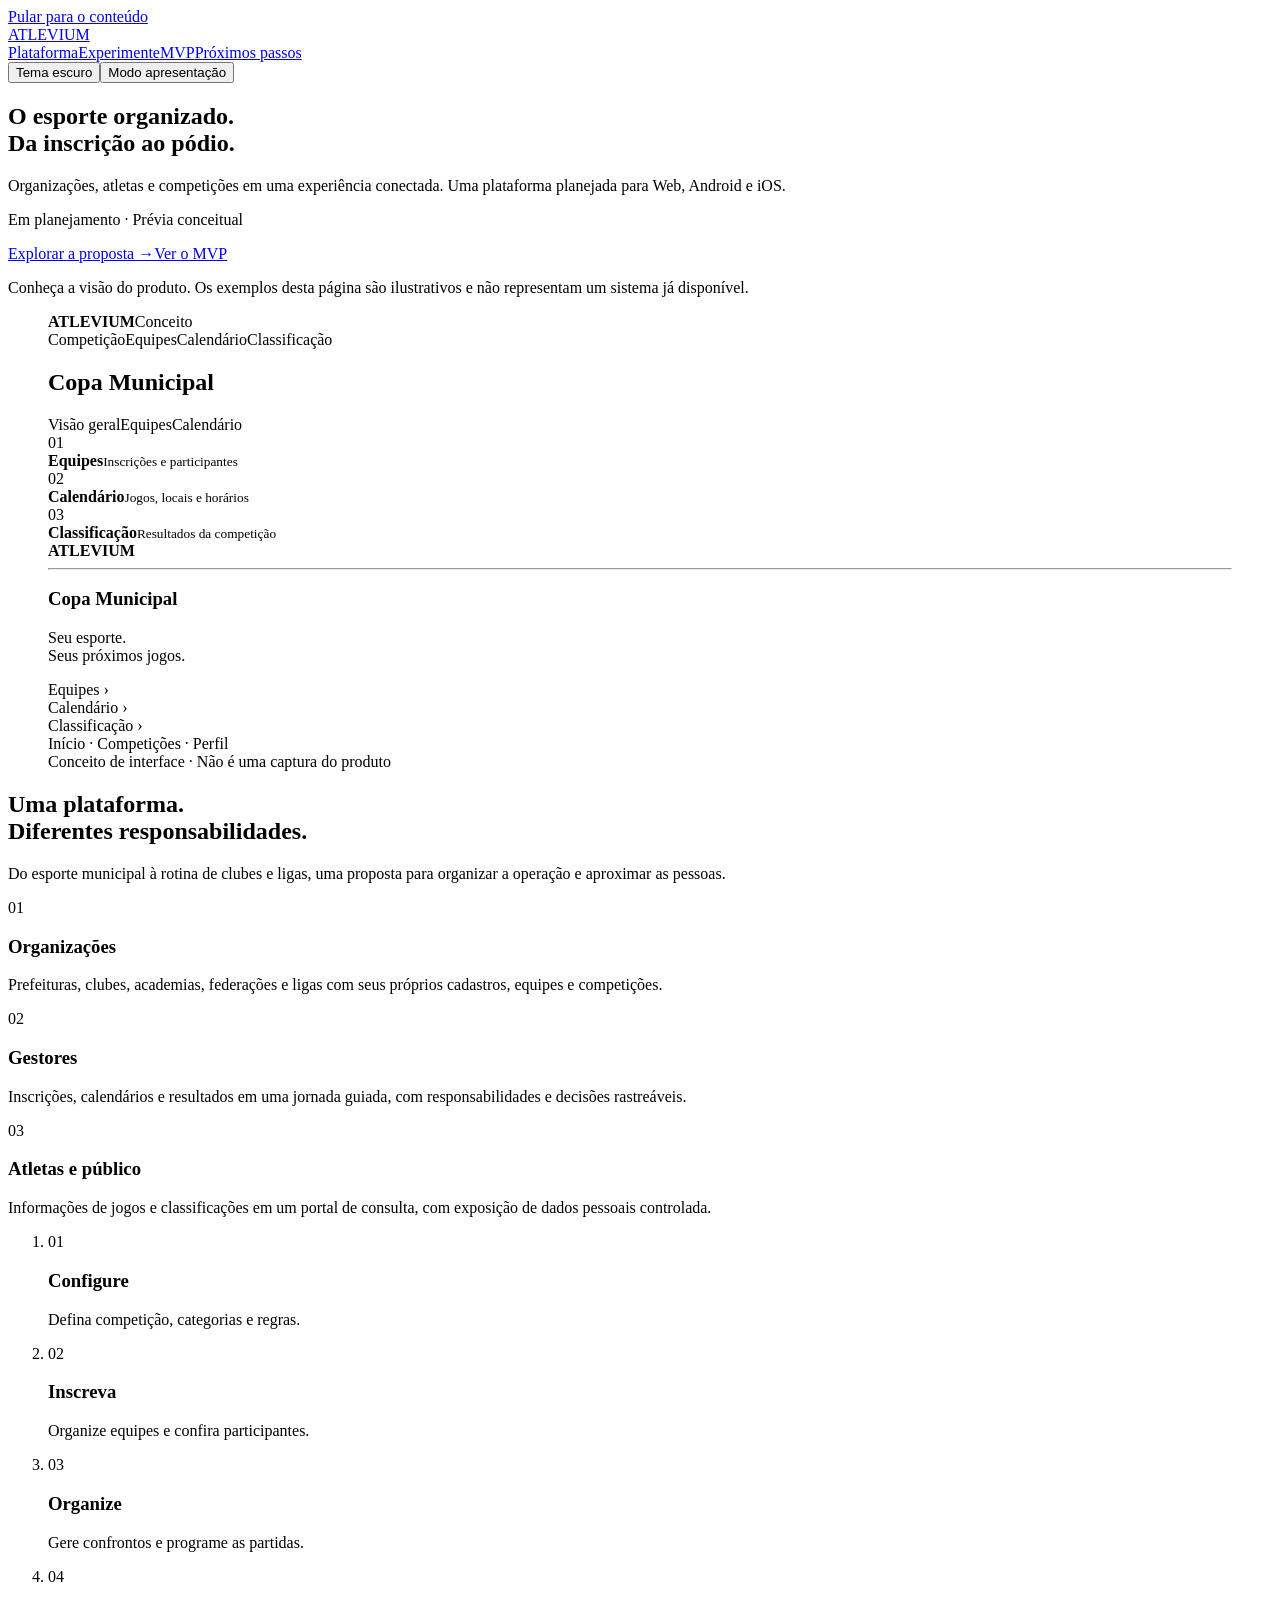
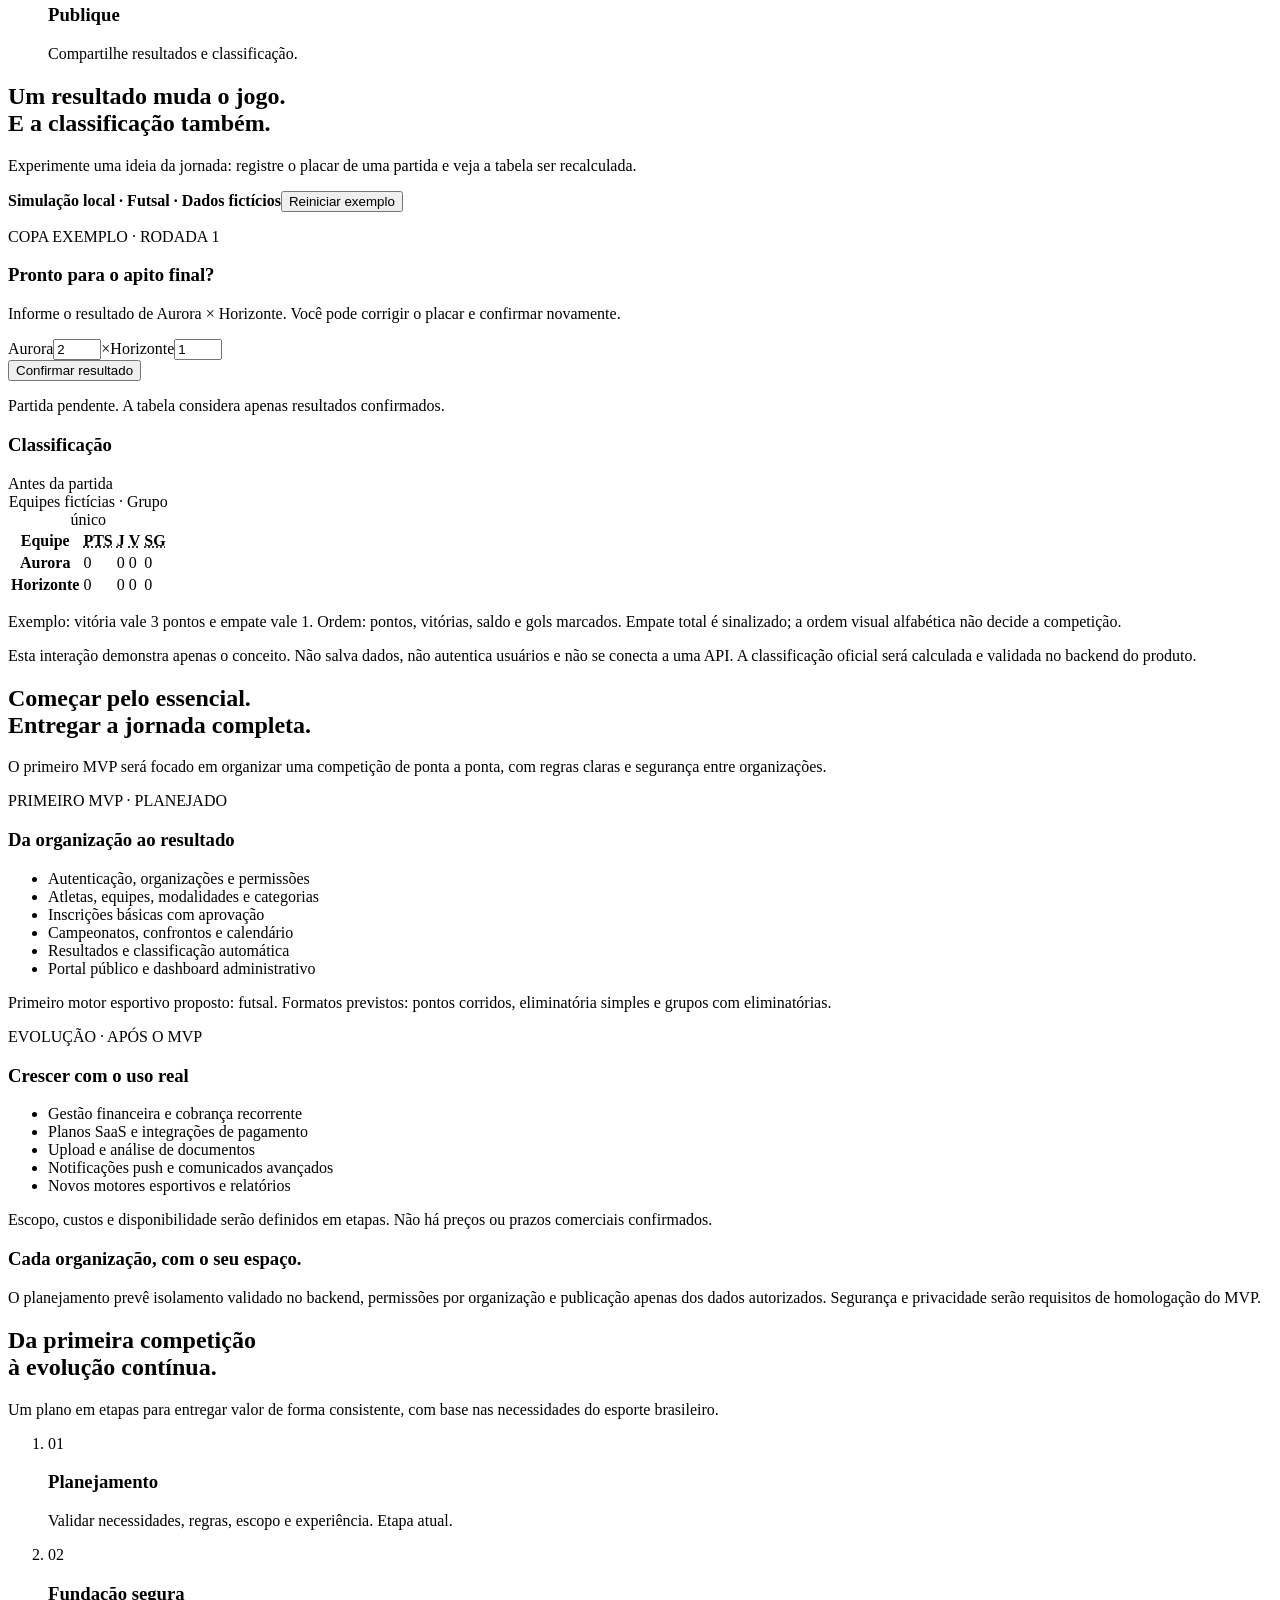
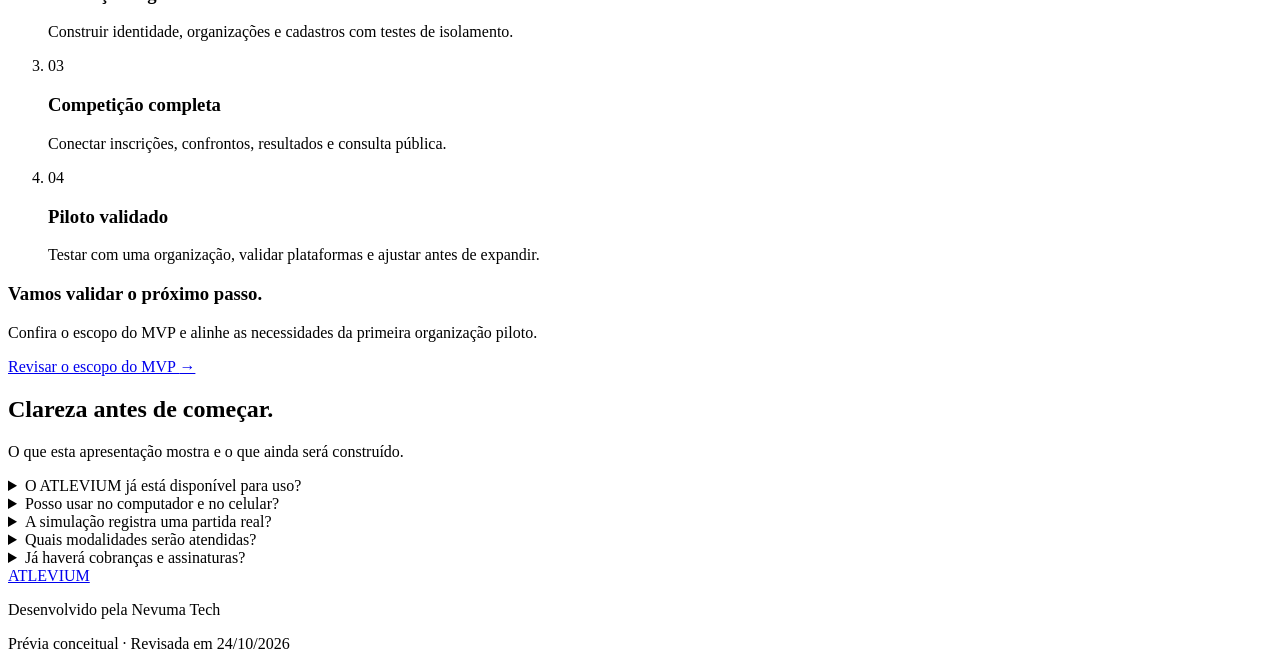
==== index.html @ eb872e29 "feat(apresentacao): adiciona página conceitual do ATLEVIUM" ====
<!doctype html>
<html lang="pt-BR" data-theme="light">
<head>
  <meta charset="utf-8">
  <meta name="viewport" content="width=device-width, initial-scale=1">
  <meta name="description" content="Conheça a proposta do ATLEVIUM: gestão esportiva para organizações, atletas e competições. Produto em planejamento pela Nevuma Tech.">
  <meta name="color-scheme" content="light dark">
  <title>ATLEVIUM — Apresentação da plataforma esportiva</title>
  <link rel="icon" href="data:,">
  <link rel="stylesheet" href="styles.css">
  <script type="module" src="app.mjs"></script>
</head>
<body>
<a class="skip" href="#conteudo">Pular para o conteúdo</a>
<header class="header">
  <a class="brand" href="#conteudo" aria-label="ATLEVIUM, início">ATLEVIUM</a>
  <nav aria-label="Seções da apresentação">
    <a href="#plataforma">Plataforma</a><a href="#experimente">Experimente</a><a href="#mvp">MVP</a><a href="#proximos-passos">Próximos passos</a>
  </nav>
  <div class="tools"><button id="theme" class="quiet" type="button" aria-pressed="false">Tema escuro</button><button id="present" class="outline small" type="button" aria-pressed="false">Modo apresentação</button></div>
</header>
<main id="conteudo">
  <section class="hero slide" aria-labelledby="hero-title">
    <div class="hero-copy">
      <h1 id="hero-title">O esporte organizado.<br><span>Da inscrição ao pódio.</span></h1>
      <p class="lead">Organizações, atletas e competições em uma experiência conectada. Uma plataforma planejada para Web, Android e iOS.</p>
      <p class="status">Em planejamento · Prévia conceitual</p>
      <div class="actions"><a class="button" href="#plataforma">Explorar a proposta <span aria-hidden="true">→</span></a><a class="outline" href="#mvp">Ver o MVP</a></div>
      <p class="note">Conheça a visão do produto. Os exemplos desta página são ilustrativos e não representam um sistema já disponível.</p>
    </div>
    <figure class="product-preview" aria-label="Conceito ilustrativo de painel e aplicativo, sem conexão com o produto">
      <div class="laptop"><div class="laptop-screen">
        <div class="preview-top"><strong>ATLEVIUM</strong><span>Conceito</span></div>
        <div class="preview-body"><aside aria-hidden="true"><span class="active">Competição</span><span>Equipes</span><span>Calendário</span><span>Classificação</span></aside>
          <div class="preview-main"><h2>Copa Municipal</h2><div class="preview-tabs"><span>Visão geral</span><span>Equipes</span><span>Calendário</span></div>
            <div class="preview-row"><span class="preview-icon" aria-hidden="true">01</span><div><strong>Equipes</strong><small>Inscrições e participantes</small></div></div>
            <div class="preview-row"><span class="preview-icon" aria-hidden="true">02</span><div><strong>Calendário</strong><small>Jogos, locais e horários</small></div></div>
            <div class="preview-row"><span class="preview-icon" aria-hidden="true">03</span><div><strong>Classificação</strong><small>Resultados da competição</small></div></div>
          </div>
        </div>
      </div><div class="laptop-base"></div></div>
      <div class="phone" aria-hidden="true"><div class="notch"></div><strong>ATLEVIUM</strong><hr><h3>Copa Municipal</h3><p>Seu esporte.<br>Seus próximos jogos.</p><div class="phone-row">Equipes <span>›</span></div><div class="phone-row">Calendário <span>›</span></div><div class="phone-row">Classificação <span>›</span></div><div class="phone-bottom">Início · Competições · Perfil</div></div>
      <figcaption>Conceito de interface · Não é uma captura do produto</figcaption>
    </figure>
  </section>

  <section id="plataforma" class="section slide" aria-labelledby="platform-title">
    <div class="section-heading"><h2 id="platform-title">Uma plataforma.<br><span>Diferentes responsabilidades.</span></h2><p>Do esporte municipal à rotina de clubes e ligas, uma proposta para organizar a operação e aproximar as pessoas.</p></div>
    <div class="columns roles">
      <article><span class="number">01</span><h3>Organizações</h3><p>Prefeituras, clubes, academias, federações e ligas com seus próprios cadastros, equipes e competições.</p></article>
      <article><span class="number">02</span><h3>Gestores</h3><p>Inscrições, calendários e resultados em uma jornada guiada, com responsabilidades e decisões rastreáveis.</p></article>
      <article><span class="number">03</span><h3>Atletas e público</h3><p>Informações de jogos e classificações em um portal de consulta, com exposição de dados pessoais controlada.</p></article>
    </div>
    <ol class="journey"><li><span>01</span><h3>Configure</h3><p>Defina competição, categorias e regras.</p></li><li><span>02</span><h3>Inscreva</h3><p>Organize equipes e confira participantes.</p></li><li><span>03</span><h3>Organize</h3><p>Gere confrontos e programe as partidas.</p></li><li><span>04</span><h3>Publique</h3><p>Compartilhe resultados e classificação.</p></li></ol>
  </section>

  <section id="experimente" class="section tinted slide" aria-labelledby="demo-title">
    <div class="section-heading"><h2 id="demo-title">Um resultado muda o jogo.<br><span>E a classificação também.</span></h2><p>Experimente uma ideia da jornada: registre o placar de uma partida e veja a tabela ser recalculada.</p></div>
    <div class="demo-label"><strong>Simulação local · Futsal · Dados fictícios</strong><button class="quiet" id="reset" type="button">Reiniciar exemplo</button></div>
    <div class="demo">
      <form id="score-form" class="score-panel">
        <p class="mini-label">COPA EXEMPLO · RODADA 1</p><h3>Pronto para o apito final?</h3>
        <p>Informe o resultado de Aurora × Horizonte. Você pode corrigir o placar e confirmar novamente.</p>
        <div class="score-fields"><label for="home-score">Aurora<input id="home-score" name="homeScore" type="number" min="0" max="99" step="1" value="2" required inputmode="numeric"></label><span aria-hidden="true">×</span><label for="away-score">Horizonte<input id="away-score" name="awayScore" type="number" min="0" max="99" step="1" value="1" required inputmode="numeric"></label></div>
        <button type="submit" class="button">Confirmar resultado</button><p id="feedback" class="feedback" role="status" aria-live="polite">Partida pendente. A tabela considera apenas resultados confirmados.</p>
      </form>
      <div class="standings-panel"><div class="table-heading"><h3>Classificação</h3><span id="demo-state">Antes da partida</span></div>
        <div class="table-scroll" tabindex="0" role="region" aria-label="Tabela de classificação do exemplo"><table><caption>Equipes fictícias · Grupo único</caption><thead><tr><th scope="col">Equipe</th><th scope="col"><abbr title="Pontos">PTS</abbr></th><th scope="col"><abbr title="Jogos">J</abbr></th><th scope="col"><abbr title="Vitórias">V</abbr></th><th scope="col"><abbr title="Saldo de gols">SG</abbr></th></tr></thead><tbody id="standings"><tr><th scope="row">Aurora</th><td>0</td><td>0</td><td>0</td><td>0</td></tr><tr><th scope="row">Horizonte</th><td>0</td><td>0</td><td>0</td><td>0</td></tr></tbody></table></div>
        <p class="note">Exemplo: vitória vale 3 pontos e empate vale 1. Ordem: pontos, vitórias, saldo e gols marcados. Empate total é sinalizado; a ordem visual alfabética não decide a competição.</p>
      </div>
    </div>
    <p class="note demo-disclaimer">Esta interação demonstra apenas o conceito. Não salva dados, não autentica usuários e não se conecta a uma API. A classificação oficial será calculada e validada no backend do produto.</p>
    <noscript><p>Ative JavaScript para experimentar a simulação. Todo o conteúdo da proposta continua disponível para leitura.</p></noscript>
  </section>

  <section id="mvp" class="section slide" aria-labelledby="mvp-title">
    <div class="section-heading"><h2 id="mvp-title">Começar pelo essencial.<br><span>Entregar a jornada completa.</span></h2><p>O primeiro MVP será focado em organizar uma competição de ponta a ponta, com regras claras e segurança entre organizações.</p></div>
    <div class="scope-columns"><article><p class="mini-label">PRIMEIRO MVP · PLANEJADO</p><h3>Da organização ao resultado</h3><ul class="check-list"><li>Autenticação, organizações e permissões</li><li>Atletas, equipes, modalidades e categorias</li><li>Inscrições básicas com aprovação</li><li>Campeonatos, confrontos e calendário</li><li>Resultados e classificação automática</li><li>Portal público e dashboard administrativo</li></ul><p class="note">Primeiro motor esportivo proposto: futsal. Formatos previstos: pontos corridos, eliminatória simples e grupos com eliminatórias.</p></article><article class="later"><p class="mini-label">EVOLUÇÃO · APÓS O MVP</p><h3>Crescer com o uso real</h3><ul class="plain-list"><li>Gestão financeira e cobrança recorrente</li><li>Planos SaaS e integrações de pagamento</li><li>Upload e análise de documentos</li><li>Notificações push e comunicados avançados</li><li>Novos motores esportivos e relatórios</li></ul><p class="note">Escopo, custos e disponibilidade serão definidos em etapas. Não há preços ou prazos comerciais confirmados.</p></article></div>
    <div class="trust"><h3>Cada organização, com o seu espaço.</h3><p>O planejamento prevê isolamento validado no backend, permissões por organização e publicação apenas dos dados autorizados. Segurança e privacidade serão requisitos de homologação do MVP.</p></div>
  </section>

  <section id="proximos-passos" class="section tinted slide" aria-labelledby="roadmap-title">
    <div class="section-heading"><h2 id="roadmap-title">Da primeira competição<br><span>à evolução contínua.</span></h2><p>Um plano em etapas para entregar valor de forma consistente, com base nas necessidades do esporte brasileiro.</p></div>
    <ol class="roadmap"><li><span class="step">01</span><h3>Planejamento</h3><p>Validar necessidades, regras, escopo e experiência. Etapa atual.</p></li><li><span class="step">02</span><h3>Fundação segura</h3><p>Construir identidade, organizações e cadastros com testes de isolamento.</p></li><li><span class="step">03</span><h3>Competição completa</h3><p>Conectar inscrições, confrontos, resultados e consulta pública.</p></li><li><span class="step">04</span><h3>Piloto validado</h3><p>Testar com uma organização, validar plataformas e ajustar antes de expandir.</p></li></ol>
    <div class="next-action"><h3>Vamos validar o próximo passo.</h3><p>Confira o escopo do MVP e alinhe as necessidades da primeira organização piloto.</p><a class="button" href="#mvp">Revisar o escopo do MVP <span aria-hidden="true">→</span></a></div>
  </section>

  <section id="duvidas" class="section slide faq" aria-labelledby="faq-title"><div class="section-heading"><h2 id="faq-title">Clareza antes de começar.</h2><p>O que esta apresentação mostra e o que ainda será construído.</p></div>
    <details><summary>O ATLEVIUM já está disponível para uso?</summary><p>Não. O projeto está em planejamento. Esta apresentação e a simulação local ajudam a validar a proposta; aplicativo, API e banco ainda não foram implementados.</p></details>
    <details><summary>Posso usar no computador e no celular?</summary><p>A apresentação é responsiva. O produto está planejado em Flutter para Web, Android e iOS, mas os aplicativos ainda dependem de implementação e homologação em cada plataforma.</p></details>
    <details><summary>A simulação registra uma partida real?</summary><p>Não. São duas equipes fictícias em memória no navegador. Confirmar ou corrigir o resultado altera apenas o exemplo; recarregar a página ou reiniciar remove o resultado.</p></details>
    <details><summary>Quais modalidades serão atendidas?</summary><p>A arquitetura considera diferentes modalidades, com futsal por equipes como primeiro motor proposto. Cada novo esporte precisa de regras e testes próprios antes de ser anunciado como disponível.</p></details>
    <details><summary>Já haverá cobranças e assinaturas?</summary><p>Esses recursos estão previstos para depois do MVP. Provedores, preços, condições e integração de pagamentos ainda não foram definidos.</p></details>
  </section>
</main>
<footer><a class="brand" href="#conteudo">ATLEVIUM</a><p>Desenvolvido pela Nevuma Tech</p><span>Prévia conceitual · Revisada em 24/10/2026</span></footer>
<div id="presentation-controls" class="presentation-controls" hidden aria-label="Controles de apresentação"><button id="previous" type="button" class="outline small">Anterior</button><span id="slide-count" aria-live="polite">1 / 7</span><button id="next" type="button" class="button small">Próximo</button><button id="exit" type="button" class="quiet">Sair <kbd>Esc</kbd></button></div>
</body>
</html>
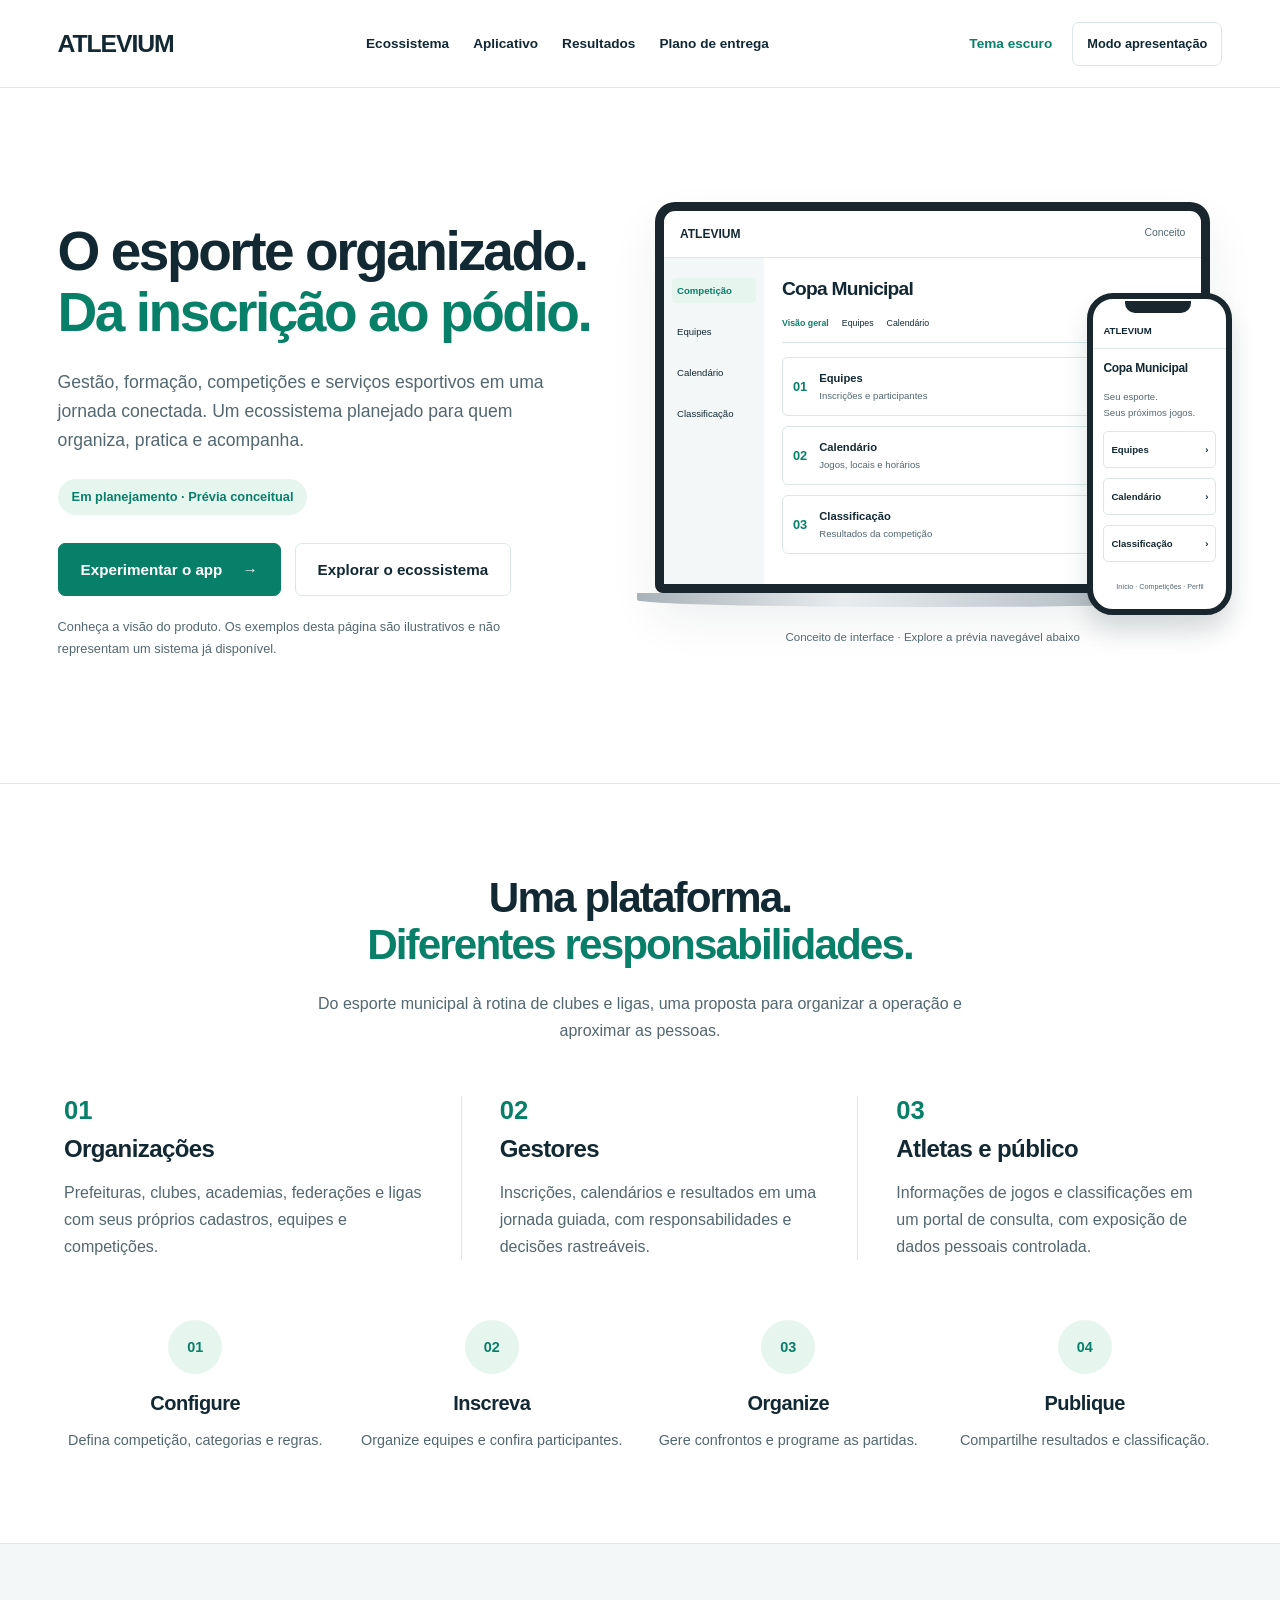
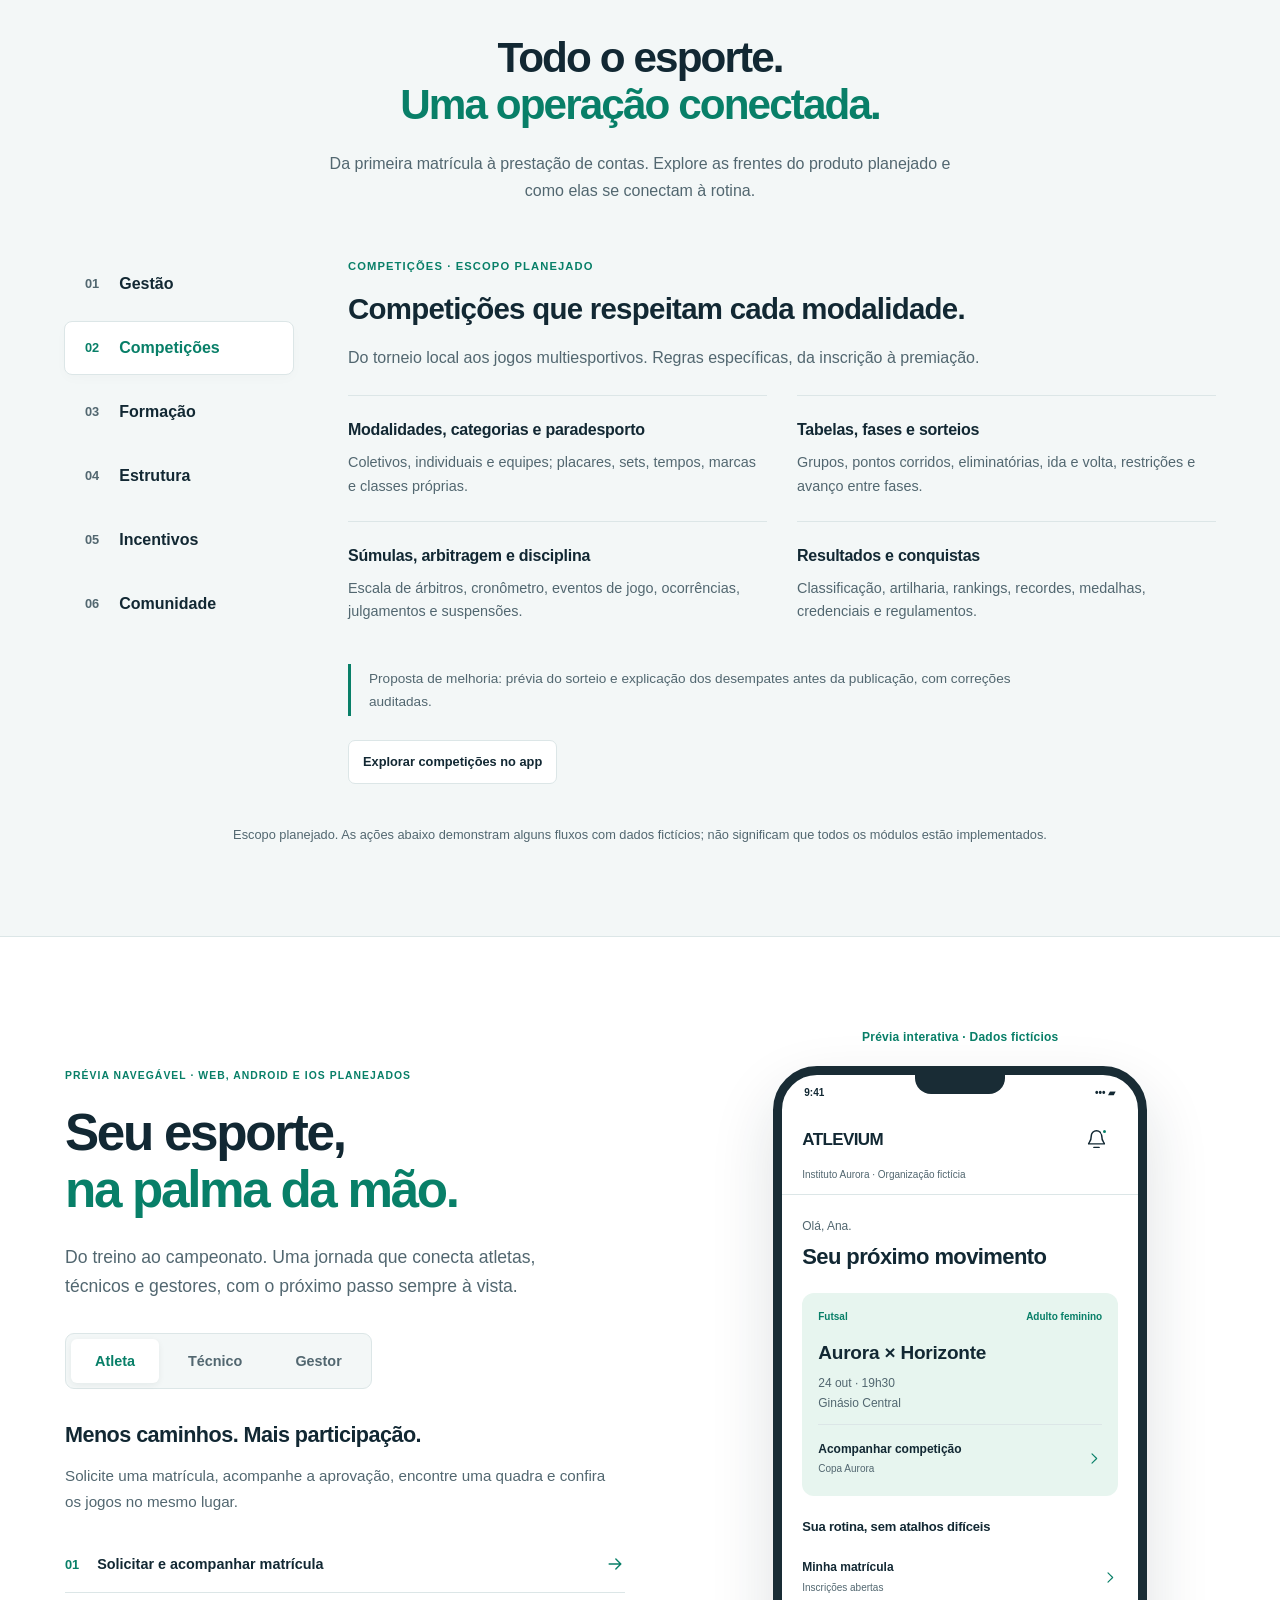
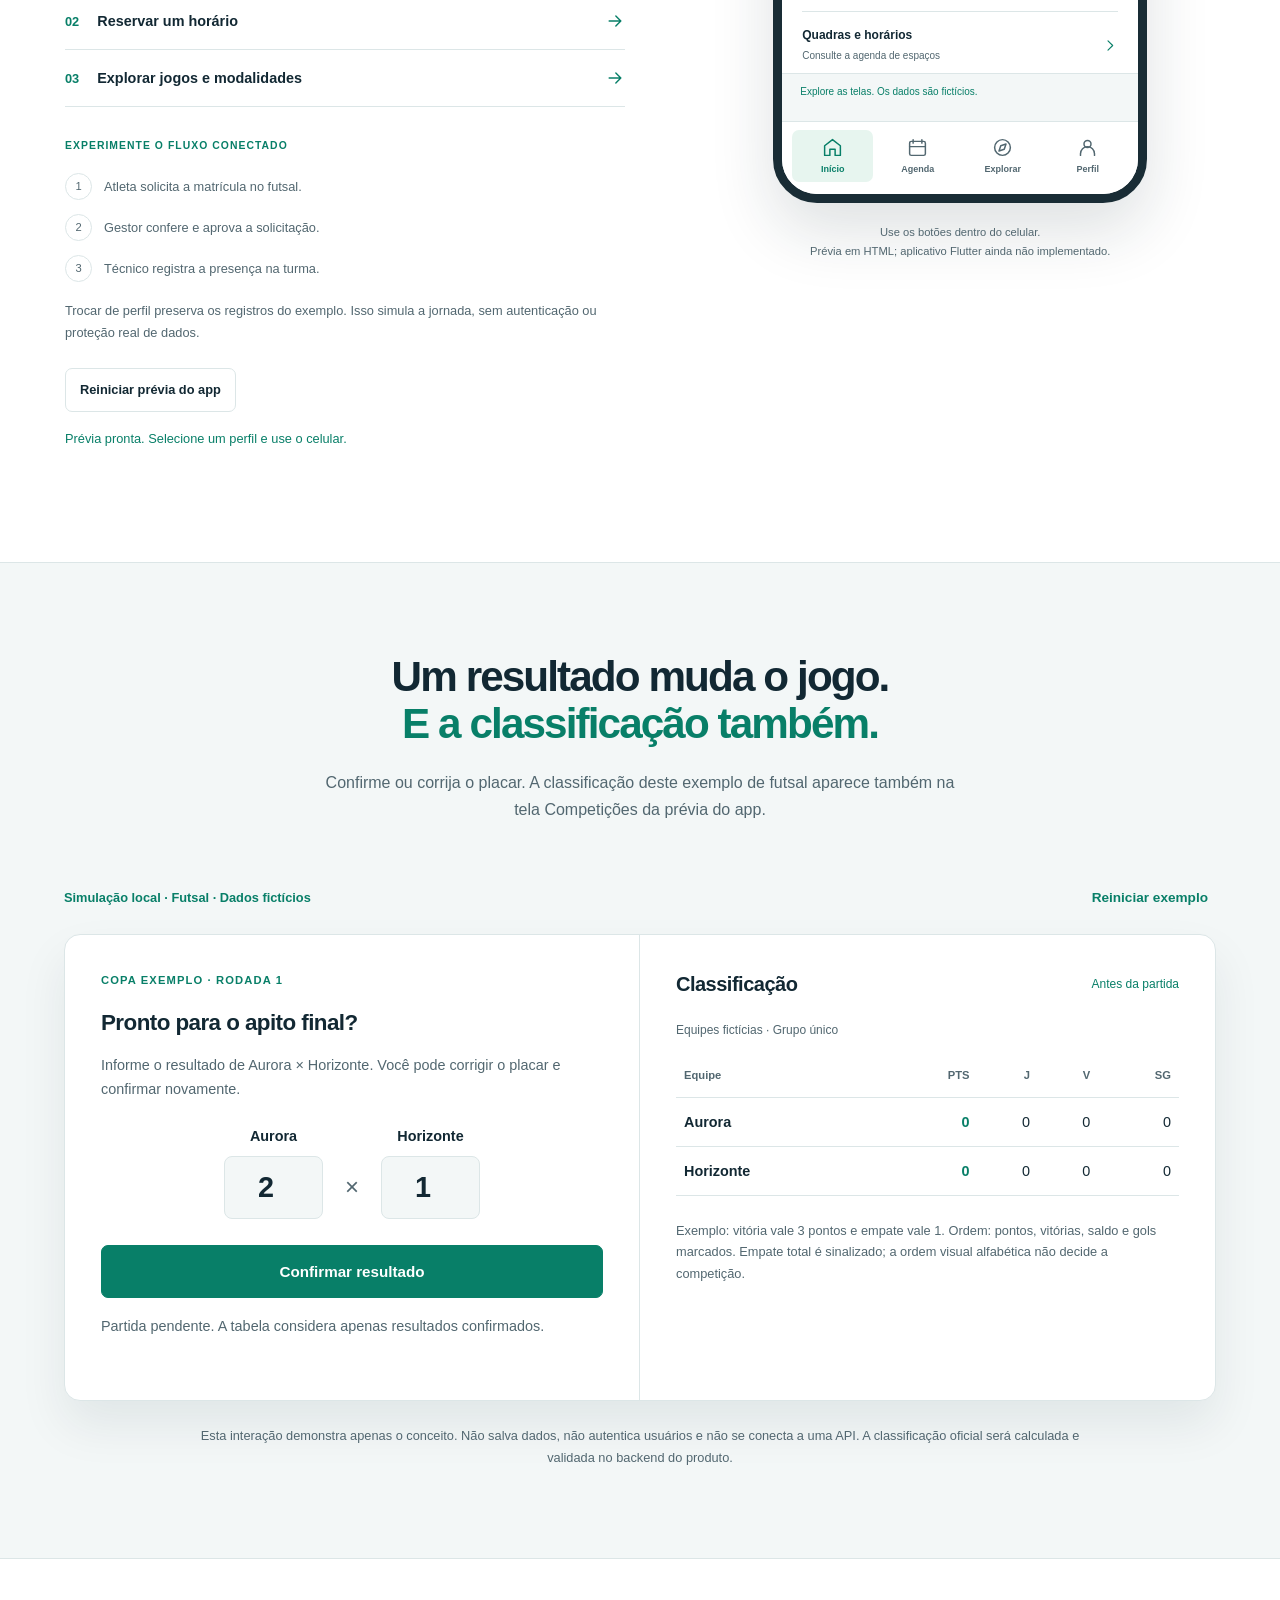
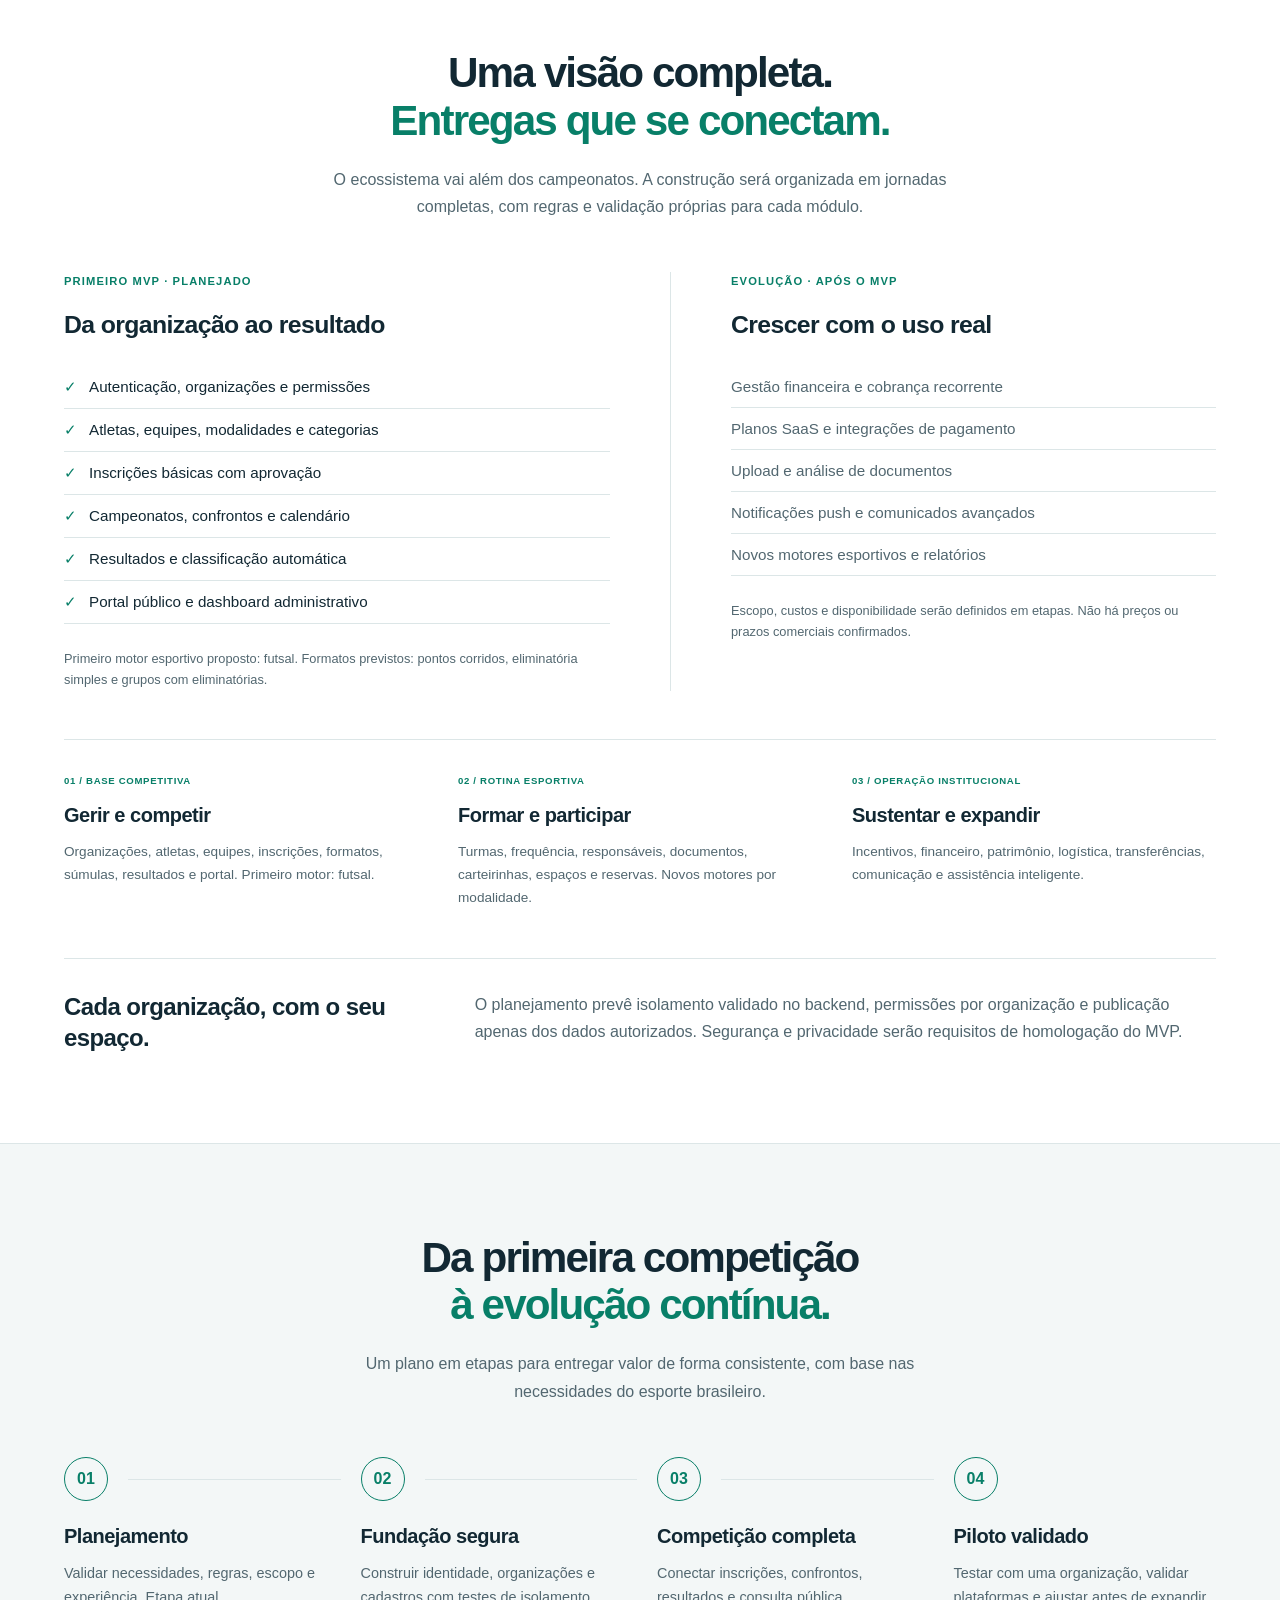
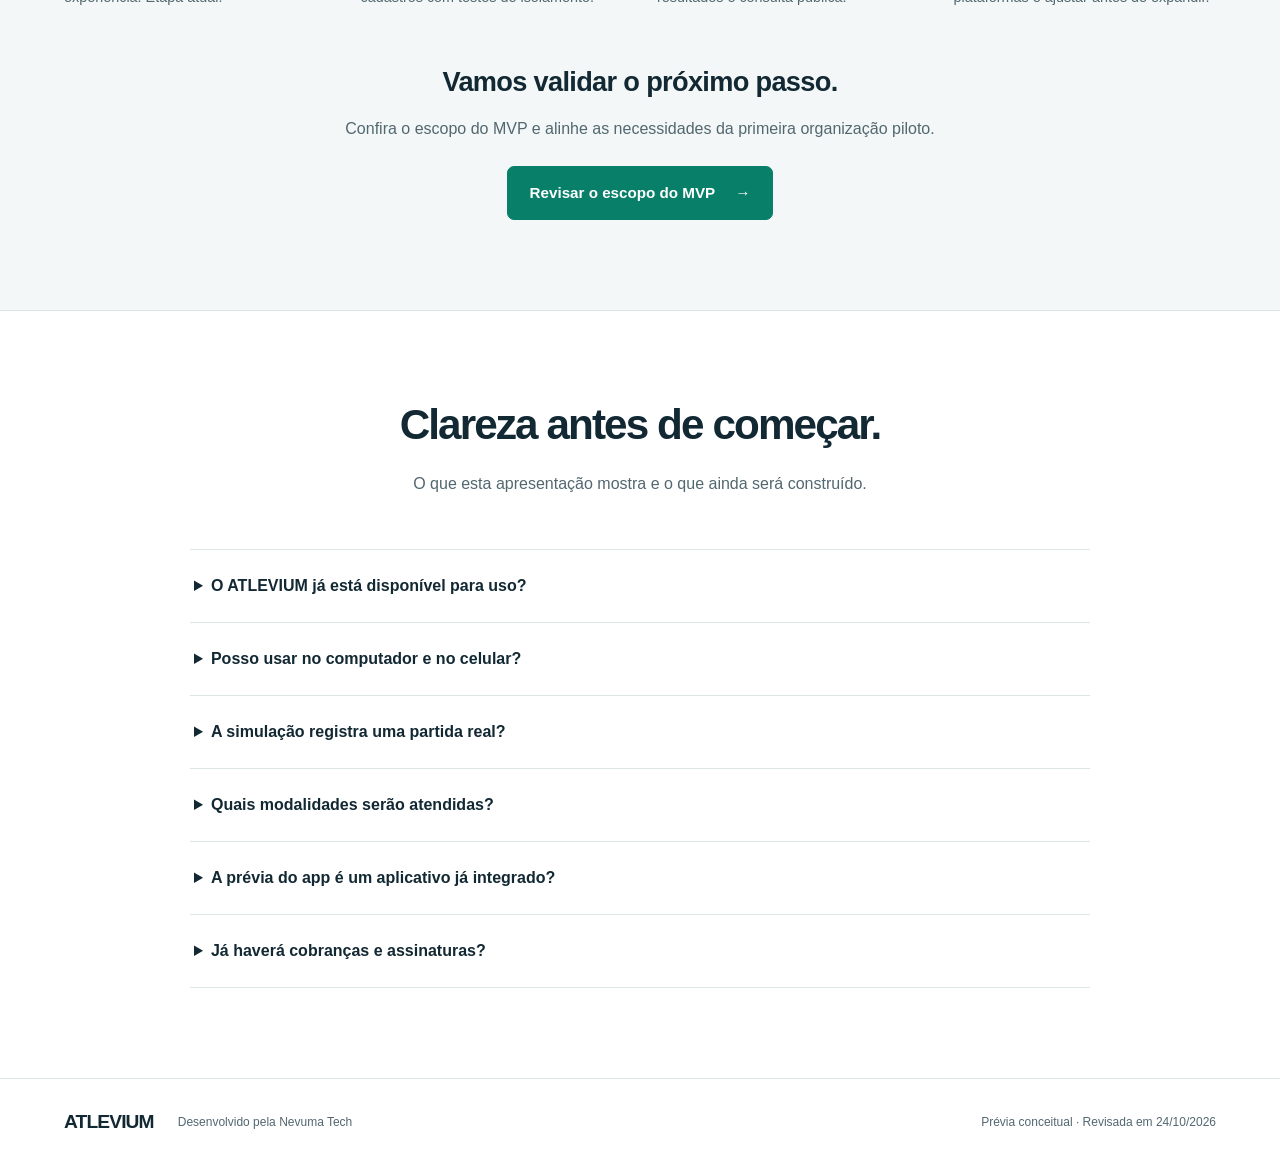
==== commit b799aa45: "feat(apresentacao): amplia ecossistema e adiciona prévia navegável do app" ====
--- a/index.html
+++ b/index.html
@@ -15,7 +15,7 @@
 <header class="header">
   <a class="brand" href="#conteudo" aria-label="ATLEVIUM, início">ATLEVIUM</a>
   <nav aria-label="Seções da apresentação">
-    <a href="#plataforma">Plataforma</a><a href="#experimente">Experimente</a><a href="#mvp">MVP</a><a href="#proximos-passos">Próximos passos</a>
+    <a href="#ecossistema">Ecossistema</a><a href="#app">Aplicativo</a><a href="#experimente">Resultados</a><a href="#mvp">Plano de entrega</a>
   </nav>
   <div class="tools"><button id="theme" class="quiet" type="button" aria-pressed="false">Tema escuro</button><button id="present" class="outline small" type="button" aria-pressed="false">Modo apresentação</button></div>
 </header>
@@ -23,9 +23,9 @@
   <section class="hero slide" aria-labelledby="hero-title">
     <div class="hero-copy">
       <h1 id="hero-title">O esporte organizado.<br><span>Da inscrição ao pódio.</span></h1>
-      <p class="lead">Organizações, atletas e competições em uma experiência conectada. Uma plataforma planejada para Web, Android e iOS.</p>
+      <p class="lead">Gestão, formação, competições e serviços esportivos em uma jornada conectada. Um ecossistema planejado para quem organiza, pratica e acompanha.</p>
       <p class="status">Em planejamento · Prévia conceitual</p>
-      <div class="actions"><a class="button" href="#plataforma">Explorar a proposta <span aria-hidden="true">→</span></a><a class="outline" href="#mvp">Ver o MVP</a></div>
+      <div class="actions"><a class="button" href="#app">Experimentar o app <span aria-hidden="true">→</span></a><a class="outline" href="#ecossistema">Explorar o ecossistema</a></div>
       <p class="note">Conheça a visão do produto. Os exemplos desta página são ilustrativos e não representam um sistema já disponível.</p>
     </div>
     <figure class="product-preview" aria-label="Conceito ilustrativo de painel e aplicativo, sem conexão com o produto">
@@ -40,7 +40,7 @@
         </div>
       </div><div class="laptop-base"></div></div>
       <div class="phone" aria-hidden="true"><div class="notch"></div><strong>ATLEVIUM</strong><hr><h3>Copa Municipal</h3><p>Seu esporte.<br>Seus próximos jogos.</p><div class="phone-row">Equipes <span>›</span></div><div class="phone-row">Calendário <span>›</span></div><div class="phone-row">Classificação <span>›</span></div><div class="phone-bottom">Início · Competições · Perfil</div></div>
-      <figcaption>Conceito de interface · Não é uma captura do produto</figcaption>
+      <figcaption>Conceito de interface · Explore a prévia navegável abaixo</figcaption>
     </figure>
   </section>
 
@@ -54,8 +54,44 @@
     <ol class="journey"><li><span>01</span><h3>Configure</h3><p>Defina competição, categorias e regras.</p></li><li><span>02</span><h3>Inscreva</h3><p>Organize equipes e confira participantes.</p></li><li><span>03</span><h3>Organize</h3><p>Gere confrontos e programe as partidas.</p></li><li><span>04</span><h3>Publique</h3><p>Compartilhe resultados e classificação.</p></li></ol>
   </section>
 
+  <section id="ecossistema" class="section tinted slide" aria-labelledby="ecosystem-title">
+    <div class="section-heading"><h2 id="ecosystem-title">Todo o esporte.<br><span>Uma operação conectada.</span></h2><p>Da primeira matrícula à prestação de contas. Explore as frentes do produto planejado e como elas se conectam à rotina.</p></div>
+    <div class="ecosystem-layout">
+      <div class="module-rail" role="group" aria-label="Frentes do ecossistema">
+        <button type="button" data-module="gestao" aria-pressed="false">01 <span>Gestão</span></button>
+        <button type="button" data-module="competicoes" aria-pressed="true">02 <span>Competições</span></button>
+        <button type="button" data-module="formacao" aria-pressed="false">03 <span>Formação</span></button>
+        <button type="button" data-module="estrutura" aria-pressed="false">04 <span>Estrutura</span></button>
+        <button type="button" data-module="incentivos" aria-pressed="false">05 <span>Incentivos</span></button>
+        <button type="button" data-module="comunidade" aria-pressed="false">06 <span>Comunidade</span></button>
+      </div>
+      <article id="module-detail" class="module-detail" aria-label="Detalhes da frente selecionada"><h3>Competições que respeitam cada modalidade.</h3><p>Modalidades, fases, sorteios, súmulas, arbitragem, disciplina, rankings e medalhas fazem parte do escopo planejado.</p><p>Ative JavaScript para explorar as seis frentes em detalhe.</p></article>
+    </div>
+    <p class="note ecosystem-note">Escopo planejado. As ações abaixo demonstram alguns fluxos com dados fictícios; não significam que todos os módulos estão implementados.</p>
+  </section>
+
+  <section id="app" class="section slide" aria-labelledby="app-title">
+    <div class="app-showcase">
+      <div class="app-story"><p class="mini-label">PRÉVIA NAVEGÁVEL · WEB, ANDROID E IOS PLANEJADOS</p><h2 id="app-title">Seu esporte,<br><span>na palma da mão.</span></h2><p class="lead">Do treino ao campeonato. Uma jornada que conecta atletas, técnicos e gestores, com o próximo passo sempre à vista.</p>
+        <div class="role-picker" role="group" aria-label="Perfil da prévia do aplicativo"><button type="button" data-role="atleta" aria-pressed="true">Atleta</button><button type="button" data-role="tecnico" aria-pressed="false">Técnico</button><button type="button" data-role="gestor" aria-pressed="false">Gestor</button></div>
+        <div id="role-story" class="role-story"><h3>Uma jornada, três perspectivas.</h3><p>Explore as telas do app. Os perfis compartilham o mesmo exemplo para mostrar o caminho de uma inscrição.</p></div>
+        <div class="connected-journey"><p class="mini-label">EXPERIMENTE O FLUXO CONECTADO</p><ol><li id="journey-request">Atleta solicita a matrícula no futsal.</li><li id="journey-approval">Gestor confere e aprova a solicitação.</li><li id="journey-attendance">Técnico registra a presença na turma.</li></ol><p class="note">Trocar de perfil preserva os registros do exemplo. Isso simula a jornada, sem autenticação ou proteção real de dados.</p></div>
+        <button id="app-reset" class="outline small" type="button">Reiniciar prévia do app</button><p id="app-announcement" class="app-announcement" role="status" aria-live="polite">Prévia pronta. Selecione um perfil e use o celular.</p>
+      </div>
+      <div class="app-device-column"><p class="app-demo-label">Prévia interativa · Dados fictícios</p><div id="app-demo" class="app-device" aria-label="Prévia navegável do aplicativo ATLEVIUM">
+        <div class="app-hardware" aria-hidden="true"><span>9:41</span><span class="app-camera"></span><span>••• ▰</span></div>
+        <div class="app-screen"><div class="app-top"><strong>ATLEVIUM</strong><button class="app-icon-button" type="button" data-view="notificacoes" aria-label="Abrir notificações"><svg viewBox="0 0 24 24" aria-hidden="true"><path d="M18 8a6 6 0 0 0-12 0c0 7-3 7-3 9h18c0-2-3-2-3-9M9 21h6"/></svg><span id="notice-dot" class="notice-dot"></span></button></div>
+          <div class="app-organization">Instituto Aurora · Organização fictícia</div>
+          <div id="app-content" class="app-content" tabindex="0" role="region" aria-label="Conteúdo navegável do aplicativo"><h3>Conheça a prévia do aplicativo.</h3><p>Ative JavaScript para navegar e experimentar os fluxos locais.</p></div>
+          <p id="app-phone-feedback" class="app-phone-feedback">Explore as telas. Os dados são fictícios.</p>
+          <nav class="app-nav" aria-label="Navegação do aplicativo de exemplo"><button type="button" data-view="inicio" aria-current="page"><svg viewBox="0 0 24 24" aria-hidden="true"><path d="m3 10 9-7 9 7v11h-6v-7H9v7H3Z"/></svg>Início</button><button type="button" data-view="agenda"><svg viewBox="0 0 24 24" aria-hidden="true"><rect x="3" y="5" width="18" height="16" rx="2"/><path d="M7 3v4m10-4v4M3 11h18"/></svg>Agenda</button><button type="button" data-view="explorar"><svg viewBox="0 0 24 24" aria-hidden="true"><circle cx="12" cy="12" r="9"/><path d="m16 8-2 6-6 2 2-6Z"/></svg>Explorar</button><button type="button" data-view="perfil"><svg viewBox="0 0 24 24" aria-hidden="true"><circle cx="12" cy="8" r="4"/><path d="M4 21v-2a8 8 0 0 1 16 0v2"/></svg>Perfil</button></nav>
+        </div>
+      </div><p class="note app-caption">Use os botões dentro do celular.<br>Prévia em HTML; aplicativo Flutter ainda não implementado.</p></div>
+    </div>
+  </section>
+
   <section id="experimente" class="section tinted slide" aria-labelledby="demo-title">
-    <div class="section-heading"><h2 id="demo-title">Um resultado muda o jogo.<br><span>E a classificação também.</span></h2><p>Experimente uma ideia da jornada: registre o placar de uma partida e veja a tabela ser recalculada.</p></div>
+    <div class="section-heading"><h2 id="demo-title">Um resultado muda o jogo.<br><span>E a classificação também.</span></h2><p>Confirme ou corrija o placar. A classificação deste exemplo de futsal aparece também na tela Competições da prévia do app.</p></div>
     <div class="demo-label"><strong>Simulação local · Futsal · Dados fictícios</strong><button class="quiet" id="reset" type="button">Reiniciar exemplo</button></div>
     <div class="demo">
       <form id="score-form" class="score-panel">
@@ -74,8 +110,9 @@
   </section>
 
   <section id="mvp" class="section slide" aria-labelledby="mvp-title">
-    <div class="section-heading"><h2 id="mvp-title">Começar pelo essencial.<br><span>Entregar a jornada completa.</span></h2><p>O primeiro MVP será focado em organizar uma competição de ponta a ponta, com regras claras e segurança entre organizações.</p></div>
+    <div class="section-heading"><h2 id="mvp-title">Uma visão completa.<br><span>Entregas que se conectam.</span></h2><p>O ecossistema vai além dos campeonatos. A construção será organizada em jornadas completas, com regras e validação próprias para cada módulo.</p></div>
     <div class="scope-columns"><article><p class="mini-label">PRIMEIRO MVP · PLANEJADO</p><h3>Da organização ao resultado</h3><ul class="check-list"><li>Autenticação, organizações e permissões</li><li>Atletas, equipes, modalidades e categorias</li><li>Inscrições básicas com aprovação</li><li>Campeonatos, confrontos e calendário</li><li>Resultados e classificação automática</li><li>Portal público e dashboard administrativo</li></ul><p class="note">Primeiro motor esportivo proposto: futsal. Formatos previstos: pontos corridos, eliminatória simples e grupos com eliminatórias.</p></article><article class="later"><p class="mini-label">EVOLUÇÃO · APÓS O MVP</p><h3>Crescer com o uso real</h3><ul class="plain-list"><li>Gestão financeira e cobrança recorrente</li><li>Planos SaaS e integrações de pagamento</li><li>Upload e análise de documentos</li><li>Notificações push e comunicados avançados</li><li>Novos motores esportivos e relatórios</li></ul><p class="note">Escopo, custos e disponibilidade serão definidos em etapas. Não há preços ou prazos comerciais confirmados.</p></article></div>
+    <div class="expansion-road"><article><span>01 / BASE COMPETITIVA</span><h3>Gerir e competir</h3><p>Organizações, atletas, equipes, inscrições, formatos, súmulas, resultados e portal. Primeiro motor: futsal.</p></article><article><span>02 / ROTINA ESPORTIVA</span><h3>Formar e participar</h3><p>Turmas, frequência, responsáveis, documentos, carteirinhas, espaços e reservas. Novos motores por modalidade.</p></article><article><span>03 / OPERAÇÃO INSTITUCIONAL</span><h3>Sustentar e expandir</h3><p>Incentivos, financeiro, patrimônio, logística, transferências, comunicação e assistência inteligente.</p></article></div>
     <div class="trust"><h3>Cada organização, com o seu espaço.</h3><p>O planejamento prevê isolamento validado no backend, permissões por organização e publicação apenas dos dados autorizados. Segurança e privacidade serão requisitos de homologação do MVP.</p></div>
   </section>
 
@@ -89,7 +126,8 @@
     <details><summary>O ATLEVIUM já está disponível para uso?</summary><p>Não. O projeto está em planejamento. Esta apresentação e a simulação local ajudam a validar a proposta; aplicativo, API e banco ainda não foram implementados.</p></details>
     <details><summary>Posso usar no computador e no celular?</summary><p>A apresentação é responsiva. O produto está planejado em Flutter para Web, Android e iOS, mas os aplicativos ainda dependem de implementação e homologação em cada plataforma.</p></details>
     <details><summary>A simulação registra uma partida real?</summary><p>Não. São duas equipes fictícias em memória no navegador. Confirmar ou corrigir o resultado altera apenas o exemplo; recarregar a página ou reiniciar remove o resultado.</p></details>
-    <details><summary>Quais modalidades serão atendidas?</summary><p>A arquitetura considera diferentes modalidades, com futsal por equipes como primeiro motor proposto. Cada novo esporte precisa de regras e testes próprios antes de ser anunciado como disponível.</p></details>
+    <details><summary>Quais modalidades serão atendidas?</summary><p>O escopo contempla esportes coletivos, individuais e paradesportivos. A prévia mostra exemplos de futsal, vôlei e atletismo. Futsal é o primeiro motor proposto para o produto; sets, tempos, marcas e classes esportivas dependem de implementação e testes específicos. Exemplos visuais não comprovam motores prontos.</p></details>
+    <details><summary>A prévia do app é um aplicativo já integrado?</summary><p>Não. É uma prévia navegável em HTML com perfis e dados fictícios compartilhados na memória desta página. Inscrição, aprovação, chamada e reserva simulam jornadas. Não há login, backend, pagamento, emissão documental ou aplicativo instalado.</p></details>
     <details><summary>Já haverá cobranças e assinaturas?</summary><p>Esses recursos estão previstos para depois do MVP. Provedores, preços, condições e integração de pagamentos ainda não foram definidos.</p></details>
   </section>
 </main>
--- a/styles.css
+++ b/styles.css
@@ -0,0 +1,104 @@
+:root{color-scheme:light;--bg:#fff;--surface:#f3f7f7;--text:#122833;--muted:#526770;--primary:#087f68;--button-text:#fff;--line:#dce6e7;--soft:#e7f5ef;--shadow:0 24px 48px #12283314;font-family:Inter,"Segoe UI",Arial,sans-serif;color:var(--text);background:var(--bg);font-synthesis:none}
+:root[data-theme=dark]{color-scheme:dark;--bg:#0d1922;--surface:#152630;--text:#edf6f5;--muted:#b1c5cc;--primary:#63debb;--button-text:#0d1922;--line:#344b56;--soft:#183e37;--shadow:0 24px 48px #0004}
+*{box-sizing:border-box}html{scroll-behavior:smooth;scroll-padding-top:110px}body{margin:0}a{color:inherit;text-decoration:none}button,input{font:inherit}button,a,input,summary{touch-action:manipulation}button{cursor:pointer}button:disabled{opacity:.45;cursor:default}a:focus-visible,button:focus-visible,input:focus-visible,summary:focus-visible,[tabindex]:focus-visible{outline:3px solid var(--primary);outline-offset:5px}p{line-height:1.7;color:var(--muted)}h1,h2,h3,p,figure{margin:0}h1,h2{letter-spacing:-.045em;line-height:1.12}h1{font-size:clamp(2.6rem,4.3vw,4.1rem);font-weight:750}h2{font-size:clamp(2rem,3.3vw,3rem)}h3{font-size:1.25rem;line-height:1.3;letter-spacing:-.025em}h1 span,h2 span{color:var(--primary)}.skip{position:fixed;left:20px;top:-100px;background:var(--bg);padding:16px;z-index:20}.skip:focus{top:10px}.header{max-width:1440px;margin:auto;min-height:88px;padding:20px 4.5%;display:flex;align-items:center;gap:32px;border-bottom:1px solid var(--line)}.brand{font-size:1.55rem;font-weight:850;letter-spacing:-.045em}.header nav{display:flex;gap:24px;margin:auto;font-size:.85rem;font-weight:550}.header nav a:hover{color:var(--primary)}.tools{display:flex;align-items:center;gap:12px}.quiet{border:0;background:transparent;color:var(--primary);font-size:.85rem;font-weight:650;min-height:44px;padding:8px}.button,.outline{display:inline-flex;align-items:center;justify-content:center;gap:20px;padding:15px 22px;min-height:48px;border:1px solid var(--primary);border-radius:7px;font-size:.95rem;font-weight:650;line-height:1.4}.button{background:var(--primary);color:var(--button-text)}.button:hover{filter:brightness(.92)}.outline{color:var(--text);background:var(--bg);border-color:var(--line)}.outline:hover{border-color:var(--primary)}.small{padding:10px 14px;font-size:.8rem;min-height:44px}.hero{max-width:1440px;min-height:650px;padding:90px 4.5% 80px;margin:auto;display:grid;grid-template-columns:1fr 1fr;align-items:center;gap:30px}.lead{font-size:1.1rem;line-height:1.65;margin:24px 0;max-width:510px}.status{display:inline-block;padding:7px 14px;border-radius:24px;background:var(--soft);color:var(--primary);font-size:.8rem;font-weight:650}.actions{display:flex;gap:14px;flex-wrap:wrap;margin:28px 0 20px}.note{font-size:.8rem;line-height:1.7}.hero-copy>.note{max-width:470px}.product-preview{position:relative;padding:12px 12px 60px 0;min-width:0}.laptop{padding:12px 0 0;max-width:560px}.laptop-screen{border:9px solid #19262e;border-radius:20px 20px 8px 8px;background:var(--bg);min-height:355px;box-shadow:var(--shadow);overflow:hidden}.preview-top{font-size:.75rem;display:flex;justify-content:space-between;padding:16px;border-bottom:1px solid var(--line)}.preview-top>span{color:var(--muted);font-size:.65rem}.preview-body{display:grid;grid-template-columns:100px 1fr;min-height:300px}.preview-body aside{background:var(--surface);font-size:.6rem;padding:20px 8px;display:flex;flex-direction:column;gap:16px}.preview-body aside span{padding:7px 5px}.preview-body .active{background:var(--soft);color:var(--primary);border-radius:4px;font-weight:bold}.preview-main{padding:20px 18px 30px}.preview-main h2{font-size:1.2rem;letter-spacing:-.04em}.preview-tabs{display:flex;gap:13px;font-size:.55rem;padding:18px 0 14px;border-bottom:1px solid var(--line);margin-bottom:14px}.preview-tabs span:first-child{color:var(--primary);font-weight:bold}.preview-row{display:flex;gap:12px;align-items:center;border:1px solid var(--line);padding:14px 10px;border-radius:6px;margin-top:10px}.preview-icon{font-size:.8rem;color:var(--primary);font-weight:700}.preview-row strong{display:block;font-size:.7rem}.preview-row small{display:block;font-size:.6rem;color:var(--muted);margin-top:6px}.laptop-base{height:14px;margin:0 -18px;border-radius:0 0 50% 50%;background:linear-gradient(90deg,#a8b2b8,#e8ecef 35%,#acb7bd 85%,#798993)}.phone{position:absolute;right:-10px;top:115px;width:145px;min-height:310px;background:var(--bg);border:6px solid #19262e;border-radius:26px;padding:26px 10px 18px;box-shadow:0 16px 24px #12283325;font-size:.6rem}.notch{position:absolute;top:2px;left:32px;width:66px;height:12px;background:#19262e;border-radius:0 0 10px 10px}.phone hr{border:0;border-top:1px solid var(--line);margin:12px -10px}.phone h3{font-size:.75rem;margin-bottom:12px}.phone p{font-size:.6rem}.phone-row{border:1px solid var(--line);padding:12px 7px;margin-top:10px;border-radius:5px;font-weight:600;display:flex;justify-content:space-between}.phone-bottom{font-size:.45rem;position:relative;margin:20px -4px 0;text-align:center;color:var(--muted)}figcaption{font-size:.72rem;text-align:center;color:var(--muted);padding-top:24px}.section{padding:90px max(5%,calc((100% - 1180px)/2));border-top:1px solid var(--line);scroll-margin-top:24px}.section-heading{text-align:center;max-width:740px;margin:0 auto 52px}.section-heading p{margin:22px auto 0;max-width:650px}.columns{display:grid;grid-template-columns:repeat(3,1fr);gap:38px}.roles article+article{border-left:1px solid var(--line);padding-left:38px}.number{display:block;font-size:1.6rem;font-weight:750;color:var(--primary);margin-bottom:8px}.roles h3{font-size:1.5rem;margin-bottom:14px}.journey,.roadmap{list-style:none;padding:0;display:grid;grid-template-columns:repeat(4,1fr);gap:34px}.journey{margin:60px 0 0;text-align:center}.journey li>span{display:grid;place-items:center;width:54px;height:54px;background:var(--soft);border-radius:50%;margin:0 auto 16px;font-size:.9rem;color:var(--primary);font-weight:700}.journey p,.roadmap p{font-size:.9rem;margin-top:12px}.tinted{background:var(--surface)}.demo-label{display:flex;justify-content:space-between;align-items:center;gap:16px;font-size:.8rem;color:var(--primary);margin-bottom:14px}.demo{display:grid;grid-template-columns:1fr 1fr;background:var(--bg);border:1px solid var(--line);border-radius:16px;overflow:hidden;box-shadow:var(--shadow)}.score-panel,.standings-panel{padding:36px}.score-panel{border-right:1px solid var(--line)}.mini-label{font-size:.7rem;letter-spacing:.1em;color:var(--primary);font-weight:750;margin-bottom:18px}.score-panel>p:not(.mini-label){font-size:.9rem;margin-top:16px}.score-panel h3{font-size:1.4rem}.score-fields{display:flex;align-items:center;gap:22px;justify-content:center;margin:26px 0}.score-fields label{font-size:.9rem;text-align:center;font-weight:650}.score-fields input{display:block;max-width:100px;width:100%;margin-top:12px;padding:14px;border:1px solid var(--line);border-radius:8px;text-align:center;font-size:1.8rem;font-weight:700;color:var(--text);background:var(--surface)}.score-fields>span{font-size:1.5rem;margin-top:28px;color:var(--muted)}.score-panel>.button{width:100%}.feedback{min-height:50px}.table-heading{display:flex;justify-content:space-between;align-items:center;gap:12px;margin-bottom:26px}.table-heading span{font-size:.75rem;color:var(--primary)}.table-scroll{overflow-x:auto}table{border-collapse:collapse;width:100%;font-size:.9rem}caption{text-align:left;color:var(--muted);font-size:.75rem;padding-bottom:16px}th,td{text-align:right;border-bottom:1px solid var(--line);padding:16px 8px;font-variant-numeric:tabular-nums}th:first-child{text-align:left}thead{color:var(--muted);font-size:.7rem}abbr{text-decoration:none}td:first-of-type{color:var(--primary);font-weight:750}.standings-panel>.note{margin-top:24px}.demo-disclaimer{margin:24px auto 0;max-width:900px;text-align:center}.scope-columns{display:grid;grid-template-columns:1fr 1fr;gap:60px}.scope-columns h3{font-size:1.55rem}.scope-columns .note{margin-top:24px}.later{border-left:1px solid var(--line);padding-left:60px}.check-list,.plain-list{padding:0;list-style:none;margin:24px 0 0}.check-list li,.plain-list li{padding:12px 0;border-bottom:1px solid var(--line);font-size:.95rem}.check-list li:before{content:'✓';color:var(--primary);font-weight:bold;margin-right:12px}.plain-list li{color:var(--muted)}.trust{border-top:1px solid var(--line);display:grid;grid-template-columns:1fr 2fr;gap:40px;padding-top:32px;margin-top:48px}.trust h3{font-size:1.5rem}.roadmap{margin:0}.step{display:grid;place-items:center;width:44px;height:44px;border-radius:50%;border:1px solid var(--primary);color:var(--primary);font-weight:700;margin-bottom:22px}.roadmap li{position:relative}.roadmap li:not(:last-child):after{content:'';position:absolute;top:22px;left:64px;right:-14px;border-top:1px solid var(--line)}.next-action{text-align:center;margin:54px auto 0;max-width:600px}.next-action h3{font-size:1.7rem}.next-action p{margin:16px 0 24px}.faq{max-width:none}.faq details{max-width:900px;margin:auto;border-top:1px solid var(--line);padding:0 4px}.faq details:last-child{border-bottom:1px solid var(--line)}summary{cursor:pointer;font-weight:650;padding:24px 0;line-height:1.5}details p{padding:0 24px 24px 0}footer{border-top:1px solid var(--line);padding:32px 5%;display:flex;align-items:center;gap:24px;flex-wrap:wrap}footer .brand{font-size:1.2rem}footer p,footer>span{font-size:.75rem}footer>span{margin-left:auto;color:var(--muted)}[hidden]{display:none!important}.presentation-controls{position:fixed;z-index:15;bottom:16px;left:50%;transform:translateX(-50%);display:flex;gap:16px;align-items:center;background:var(--bg);padding:10px 16px;border:1px solid var(--line);border-radius:12px;box-shadow:var(--shadow);font-size:.8rem;white-space:nowrap}.presenting .slide{min-height:calc(100vh - 88px);scroll-margin-top:20px}.presenting .section{padding-bottom:120px}.presenting footer{padding-bottom:110px}kbd{font:inherit;font-size:.65rem;margin-left:6px}
+@media(min-width:1500px){.hero{gap:60px}.product-preview{padding-right:25px}.phone{right:5px}}@media(max-width:1100px){.header{gap:20px;flex-wrap:wrap}.header nav{order:3;width:100%;justify-content:center;gap:30px}.tools{margin-left:auto}.hero{padding-top:64px;gap:24px;min-height:580px}.preview-body{grid-template-columns:70px 1fr}.preview-body aside{font-size:.5rem}.preview-main{padding:16px 12px}.phone{width:125px;right:-5px;top:145px}.laptop-screen{min-height:345px}.hero h1{font-size:2.65rem}.preview-tabs{gap:10px}.score-panel,.standings-panel{padding:28px}.section{padding:72px 5%}.section-heading{margin-bottom:40px}}
+@media(max-width:760px){html{scroll-padding-top:24px}.header{padding:18px 5%;gap:16px}.brand{font-size:1.35rem}.tools{gap:3px}.tools .small{font-size:.7rem;padding:9px}.quiet{font-size:.75rem}.header nav{justify-content:flex-start;gap:20px;overflow:auto;font-size:.75rem;padding-bottom:3px}.hero{display:flex;flex-direction:column;align-items:stretch;padding:50px 6% 34px;gap:32px}.hero h1{font-size:clamp(2.2rem,6.5vw,3.3rem)}.lead{font-size:1rem}.actions{gap:10px}.button,.outline{font-size:.85rem;padding:14px 18px}.product-preview{width:100%;max-width:530px;margin:auto;padding-right:22px;padding-bottom:15px}.laptop-screen{min-height:320px}.preview-body{grid-template-columns:75px 1fr;min-height:260px}.phone{right:0;top:105px;min-height:280px;width:124px}.preview-main{padding-right:42px}.preview-tabs{font-size:.5rem;gap:10px}.preview-row{padding:12px 8px}.preview-row small{font-size:.5rem}.preview-row strong{font-size:.65rem}figcaption{padding:22px 65px 0 0;font-size:.65rem}.section{padding:60px 6%}.section-heading{text-align:left;margin-bottom:36px}.section-heading h2{font-size:2.15rem}.section-heading p{font-size:.95rem}.columns{grid-template-columns:1fr;gap:28px}.roles article+article{border-left:0;border-top:1px solid var(--line);padding:24px 0 0}.roles article{display:grid;grid-template-columns:42px 1fr;gap:4px 12px}.roles article>p{grid-column:2}.roles h3{font-size:1.25rem;margin-bottom:8px}.number{font-size:1.25rem}.journey{grid-template-columns:1fr 1fr;gap:30px 22px;text-align:left;margin-top:38px}.journey li>span{margin:0 0 12px;width:40px;height:40px}.journey h3{font-size:1.1rem}.demo-label{align-items:flex-start}.demo-label strong{max-width:210px;line-height:1.6}.demo{grid-template-columns:1fr}.score-panel{border-right:0;border-bottom:1px solid var(--line)}.score-panel,.standings-panel{padding:24px}.table-heading h3{font-size:1.15rem}.table-heading span{font-size:.65rem}.scope-columns{grid-template-columns:1fr;gap:36px}.later{padding:32px 0 0;border-left:0;border-top:1px solid var(--line)}.trust{grid-template-columns:1fr;gap:18px}.roadmap{grid-template-columns:1fr 1fr;gap:32px 24px}.roadmap li:after{display:none}.roadmap h3{font-size:1.1rem}.step{width:38px;height:38px;margin-bottom:16px}.next-action{text-align:left}.next-action h3{font-size:1.5rem}.faq details{padding:0}summary{font-size:.95rem}footer{padding:28px 6%;gap:14px}footer>span{margin-left:0;width:100%}.presentation-controls{gap:8px;padding:8px;max-width:96vw}.presentation-controls .small{padding:10px;font-size:.72rem}.presentation-controls .quiet{padding:6px}.presenting .section{padding-bottom:120px}}
+@media(max-width:360px){.header{gap:12px}.tools{width:100%;justify-content:space-between}.hero h1{font-size:2rem}.preview-body{grid-template-columns:55px 1fr}.preview-body aside{padding:18px 4px}.preview-main{padding-left:8px}.preview-tabs span:last-child{display:none}.phone{width:110px}.score-panel,.standings-panel{padding:18px}}
+@media(prefers-reduced-motion:reduce){html{scroll-behavior:auto}*{animation:none!important;transition:none!important}}
+@media print{.header nav,.tools,.actions,.presentation-controls,.demo-label button,.score-panel button,.next-action .button{display:none!important}:root,:root[data-theme=dark]{--bg:#fff;--surface:#f3f7f7;--text:#122833;--muted:#526770;--primary:#087f68;--line:#dce6e7;--button-text:#fff}body{font-size:11pt}.hero,.section{padding:30px 0;min-height:0!important}.section{break-inside:avoid}.hero{grid-template-columns:1fr 1fr}.product-preview{transform:scale(.85);transform-origin:right center}.section-heading h2{font-size:25pt}.demo{box-shadow:none}details p{display:block!important}.header{padding:10px 0}footer{padding:20px 0}}
+
+/* Ecossistema e prévia navegável: tokens compartilhados com a apresentação. */
+.ecosystem-layout{display:grid;grid-template-columns:230px 1fr;gap:54px;align-items:start}
+.module-rail{display:flex;flex-direction:column;gap:10px}
+.module-rail button{display:flex;align-items:center;gap:20px;text-align:left;padding:17px 20px;border:1px solid transparent;border-radius:8px;background:transparent;color:var(--muted);font-size:.8rem;font-weight:650;min-height:52px}
+.module-rail button span{font-size:1rem;color:var(--text)}
+.module-rail button[aria-pressed=true]{color:var(--primary);background:var(--bg);border-color:var(--line);box-shadow:0 4px 12px #12283305}
+.module-rail button[aria-pressed=true] span{color:var(--primary)}
+.module-detail>h3{font-size:clamp(1.5rem,2.3vw,2rem);max-width:650px;margin-bottom:16px}
+.module-detail>p{max-width:700px}.module-detail .mini-label{margin-bottom:14px}
+.module-rows{display:grid;grid-template-columns:1fr 1fr;gap:0 30px;margin-top:24px}
+.module-rows>div{padding:22px 0;border-top:1px solid var(--line)}
+.module-rows h4{margin:0 0 9px;font-size:1rem;line-height:1.5;letter-spacing:-.015em}
+.module-rows p{font-size:.9rem;line-height:1.65}
+.module-improvement{border-left:3px solid var(--primary);padding:3px 0 3px 18px;font-size:.85rem;margin:18px 0 24px}
+.ecosystem-note{text-align:center;margin-top:40px}
+.app-showcase{display:grid;grid-template-columns:1.1fr 1fr;gap:80px;align-items:start;max-width:1150px;margin:auto}
+.app-story{padding-top:40px}.app-story>h2{font-size:clamp(2.5rem,4vw,3.75rem)}
+.app-story>.mini-label{max-width:400px;line-height:1.8;font-size:.65rem}
+.role-picker{display:flex;gap:5px;background:var(--surface);border:1px solid var(--line);padding:5px;border-radius:9px;width:fit-content;margin:32px 0}
+.role-picker button{background:transparent;border:0;border-radius:6px;padding:12px 24px;min-height:44px;color:var(--muted);font-weight:650;font-size:.9rem}
+.role-picker button[aria-pressed=true]{background:var(--bg);color:var(--primary);box-shadow:0 2px 6px #12283310}
+.role-story h3{font-size:1.35rem}.role-story>p{margin-top:14px;font-size:.95rem}
+.app-tasks{margin-top:22px;display:flex;flex-direction:column}
+.app-tasks button{padding:18px 0;display:flex;align-items:center;gap:18px;border:0;border-bottom:1px solid var(--line);background:transparent;color:var(--text);font-size:.9rem;font-weight:650;text-align:left;min-height:52px}
+.app-tasks button>span{font-size:.8rem;color:var(--primary)}.app-tasks svg{margin-left:auto;width:20px;height:20px;stroke:var(--primary);fill:none;stroke-width:1.7;stroke-linecap:round;stroke-linejoin:round}
+.connected-journey{margin:30px 0 24px}.connected-journey .mini-label{font-size:.65rem}
+.connected-journey ol{list-style:none;counter-reset:step;padding:0;margin:12px 0 18px;display:flex;flex-direction:column;gap:14px}
+.connected-journey li{counter-increment:step;display:flex;gap:12px;font-size:.8rem;align-items:center;color:var(--muted);line-height:1.5}
+.connected-journey li:before{content:counter(step);display:grid;place-items:center;flex-shrink:0;width:25px;height:25px;border:1px solid var(--line);border-radius:50%;font-size:.7rem}
+.connected-journey li.completed{color:var(--primary);font-weight:650}.connected-journey li.completed:before{content:'✓';background:var(--soft);border-color:var(--primary)}
+.app-announcement{font-size:.8rem;min-height:44px;margin-top:16px;color:var(--primary)}
+.app-device-column{display:flex;flex-direction:column;align-items:center}
+.app-demo-label{font-size:.75rem;color:var(--primary);margin-bottom:18px;font-weight:650;letter-spacing:.02em}
+.app-device{width:374px;max-width:100%;background:var(--bg);border:9px solid #192c35;border-radius:44px;overflow:hidden;box-shadow:0 28px 64px #12283324}
+.app-hardware{height:36px;display:flex;align-items:center;justify-content:space-between;padding:0 22px;font-size:10px;font-weight:700;position:relative;color:var(--text)}
+.app-camera{position:absolute;top:0;left:50%;transform:translateX(-50%);background:#192c35;width:90px;height:19px;border-radius:0 0 16px 16px}
+.app-top{display:flex;align-items:center;justify-content:space-between;padding:7px 20px}
+.app-top>strong{font-size:17px;letter-spacing:-.6px;font-weight:850}
+.app-icon-button{position:relative;background:transparent;border:0;min-width:44px;min-height:44px;display:grid;place-items:center;color:var(--text)}
+.app-screen svg{width:21px;height:21px;fill:none;stroke:currentColor;stroke-width:1.7;stroke-linecap:round;stroke-linejoin:round;flex-shrink:0}
+.notice-dot{position:absolute;right:10px;top:10px;width:7px;height:7px;border-radius:50%;background:var(--primary);border:2px solid var(--bg)}
+.app-organization{font-size:10px;padding:0 20px 14px;border-bottom:1px solid var(--line);color:var(--muted)}
+.app-content{height:478px;overflow:auto;overscroll-behavior-y:auto;padding:22px 20px 16px;scrollbar-width:thin;scrollbar-color:var(--line) transparent}
+.app-content h3{font-size:22px;line-height:1.2;letter-spacing:-.6px;margin-bottom:22px}
+.app-content h4{font-size:15px;line-height:1.4;letter-spacing:-.2px;margin:0 0 8px}
+.app-content p{font-size:12px;line-height:1.65}
+.app-content small{font-size:10px;color:var(--muted);line-height:1.6}
+.app-greeting{margin-bottom:8px;color:var(--muted)!important}
+.app-match{background:var(--soft);padding:18px 16px;border-radius:12px;margin-bottom:22px}
+.app-match-meta{display:flex;justify-content:space-between;gap:8px;align-items:center;margin-bottom:18px;font-size:10px;color:var(--primary);font-weight:650}
+.app-match h4{font-size:19px}.app-match>p{color:var(--muted)}
+.app-match .app-link-row{margin-top:10px;border-bottom:0;border-top:1px solid var(--line);padding-bottom:0;background:transparent}
+.app-link-row{background:transparent;display:flex;align-items:center;justify-content:space-between;gap:12px;color:var(--text);border:0;border-bottom:1px solid var(--line);padding:15px 0;text-align:left;width:100%;min-height:54px}
+.app-link-row strong{font-size:12px;font-weight:650;display:block;line-height:1.4}
+.app-link-row small{display:block;margin-top:4px}.app-link-row svg{width:16px;color:var(--primary)}
+.app-content .app-subtitle{font-size:13px;margin:22px 0 8px}
+.app-card{border:1px solid var(--line);border-radius:12px;padding:17px;margin-bottom:20px;background:var(--bg)}
+.app-card>p{margin:10px 0}.app-tag{display:inline-block;color:var(--primary);background:var(--soft);border-radius:5px;padding:5px 8px;font-size:10px;font-weight:650;margin-bottom:14px;line-height:1.5}
+.app-primary,.app-secondary{border:1px solid var(--primary);border-radius:7px;background:var(--primary);color:var(--button-text);font-size:12px;line-height:1.4;font-weight:650;padding:13px 12px;min-height:46px;width:100%;margin-top:14px}
+.app-secondary{background:transparent;color:var(--primary)}
+.app-person,.app-attendance-row{display:flex;gap:12px;align-items:center;margin:18px 0}
+.app-person strong,.app-attendance-row strong{display:block;font-size:12px}.app-person small,.app-attendance-row small{display:block;margin-top:4px}
+.app-avatar{background:var(--soft);color:var(--primary);border-radius:50%;width:38px;height:38px;display:grid;place-items:center;flex-shrink:0;font-size:12px;font-weight:750}
+.app-avatar.large{width:64px;height:64px;margin:0 auto 20px;font-size:20px}
+.app-page-heading{display:flex;gap:10px;align-items:center;margin:0 -7px 20px}
+.app-page-heading h3{font-size:19px;margin:0}
+.app-back{width:34px;min-height:44px;padding:0;background:transparent;color:var(--text);border:0;flex-shrink:0;display:grid;place-items:center}
+.app-back svg{width:18px}
+.app-select-label{font-size:10px;color:var(--muted);display:flex;align-items:center;justify-content:space-between;gap:12px;margin:0 0 20px}
+.app-select-label select{font:inherit;font-size:12px;font-weight:650;min-height:44px;padding:8px 30px 8px 12px;border:1px solid var(--line);border-radius:7px;background:var(--bg);color:var(--text);width:170px}
+.app-date{display:flex;align-items:center;gap:10px;margin-bottom:22px}.app-date>span{font-size:10px;color:var(--primary)}.app-date>strong{font-size:36px;color:var(--primary);font-weight:700}.app-date>p{font-size:10px;border-left:1px solid var(--line);padding-left:12px}
+.app-agenda-item{display:flex;gap:12px;padding:18px 0;border-bottom:1px solid var(--line)}.app-agenda-item strong{font-size:12px}.app-agenda-item p{font-size:11px;margin-top:5px}.app-timeline-dot{width:8px;height:8px;border-radius:50%;background:var(--primary);margin-top:6px;flex-shrink:0}
+.app-scoreboard{text-align:center;padding:22px 4px;border-block:1px solid var(--line);margin:20px 0}.app-scoreboard strong{font-size:12px;display:block}.app-scoreboard>span{font-size:26px;display:block;margin-top:8px;color:var(--primary);font-weight:750}
+.app-content .app-table{font-size:11px}.app-table th,.app-table td{padding:13px 5px}.app-table caption{font-size:10px;line-height:1.6}.app-table thead{font-size:10px}
+.app-content .app-footnote{font-size:10px;color:var(--muted);margin:18px 0;line-height:1.7}
+.app-content .app-inline-state{font-size:11px;background:var(--soft);color:var(--primary);padding:12px;border-radius:7px;margin:16px 0}
+.app-slots{display:grid;gap:10px;margin-top:16px}
+.app-slots button{border:1px solid var(--line);border-radius:7px;min-height:52px;display:flex;justify-content:space-between;align-items:center;gap:8px;padding:14px;background:var(--bg);color:var(--text);font-size:12px}
+.app-slots button[aria-pressed=true]{border-color:var(--primary);background:var(--soft)}.app-slots small{font-size:10px}
+.app-identity{border:1px solid var(--line);border-radius:14px;padding:24px 18px;text-align:center;background:var(--surface)}
+.app-identity>span:not(.app-avatar){font-size:8px;letter-spacing:.07em;color:var(--primary);display:block;margin-bottom:16px}.app-identity h4{font-size:21px}.app-identity p{font-size:11px}.app-card-id{letter-spacing:.12em;border-block:1px solid var(--line);padding:16px 0;margin:18px 0;font-size:16px;font-weight:750}.app-identity small{font-size:9px}
+.app-notice{border-bottom:1px solid var(--line);padding:0 0 18px;margin-bottom:20px}.app-notice h4{font-size:14px}
+.app-service{border-bottom:1px solid var(--line)}.app-service summary{font-size:12px;padding:17px 0}.app-service p{padding:0 0 12px;font-size:11px}.app-service small{display:block;padding-bottom:16px}
+.app-local-note{font-size:8px!important;letter-spacing:.09em;color:var(--muted);text-align:center;margin:24px 0 4px}
+.app-phone-feedback{font-size:10px;line-height:1.5;padding:10px 18px;min-height:48px;background:var(--surface);color:var(--primary);border-top:1px solid var(--line)}
+.app-nav{display:grid;grid-template-columns:repeat(4,1fr);padding:8px 10px 12px;gap:4px;border-top:1px solid var(--line);background:var(--bg)}
+.app-nav button{display:flex;flex-direction:column;align-items:center;justify-content:center;gap:6px;min-height:52px;font-size:9px;font-weight:650;border:0;background:transparent;color:var(--muted);border-radius:7px}
+.app-nav button[aria-current=page]{color:var(--primary);background:var(--soft)}
+.app-caption{text-align:center;margin-top:20px;font-size:.7rem}
+.expansion-road{display:grid;grid-template-columns:repeat(3,1fr);gap:30px;margin-top:48px;border-top:1px solid var(--line);padding-top:30px}
+.expansion-road article>span{font-size:.6rem;color:var(--primary);font-weight:700;letter-spacing:.07em}.expansion-road h3{margin-top:14px}.expansion-road p{margin-top:12px;font-size:.85rem}
+@media(max-width:1100px){.app-showcase{gap:36px}.app-device{width:350px}.app-story{padding-top:10px}.role-picker button{padding:12px 18px}.ecosystem-layout{grid-template-columns:180px 1fr;gap:30px}.module-rail button{padding:15px 12px;gap:12px}}
+@media(max-width:760px){.ecosystem-layout{grid-template-columns:1fr;gap:28px}.module-rail{flex-direction:row;overflow:auto;gap:8px;padding:6px 4px 12px;margin-inline:-4px}.module-rail button{min-width:max-content;padding:12px 14px;font-size:.65rem;min-height:44px;gap:8px}.module-rail button span{font-size:.8rem}.module-rows{grid-template-columns:1fr;gap:0}.module-rows>div{padding:20px 0}.module-detail>h3{font-size:1.6rem}.module-improvement{margin-top:12px}.ecosystem-note{text-align:left}.app-showcase{grid-template-columns:1fr;gap:34px}.app-story>h2{font-size:2.8rem}.app-story>.lead{font-size:1rem}.app-story>.mini-label{font-size:.6rem}.role-picker{margin:24px 0}.role-picker button{padding:12px 22px}.app-device{width:370px;border-width:7px;border-radius:36px}.app-device-column{max-width:100%;min-width:0}.app-content{height:460px}.app-content h3{font-size:21px}.connected-journey{margin-top:26px}.app-announcement{min-height:24px}.app-demo-label{margin-top:0}.expansion-road{grid-template-columns:1fr;gap:26px}.expansion-road p{font-size:.9rem}}
+@media(max-width:360px){.app-content{padding:18px 14px}.app-phone-feedback{padding:10px 14px}.app-device{border-width:6px}.app-story>h2{font-size:2.35rem}.role-picker button{padding:12px 17px}.app-match-meta{font-size:9px}.app-page-heading h3{font-size:17px}.app-select-label select{width:150px}}
+@media print{.module-rail,.role-picker,.app-tasks,.app-announcement,#app-reset,.app-device-column{display:none!important}.ecosystem-layout,.app-showcase{display:block}.module-detail{break-inside:avoid}.app-story{padding:0}.connected-journey{break-inside:avoid}.expansion-road{break-inside:avoid}}
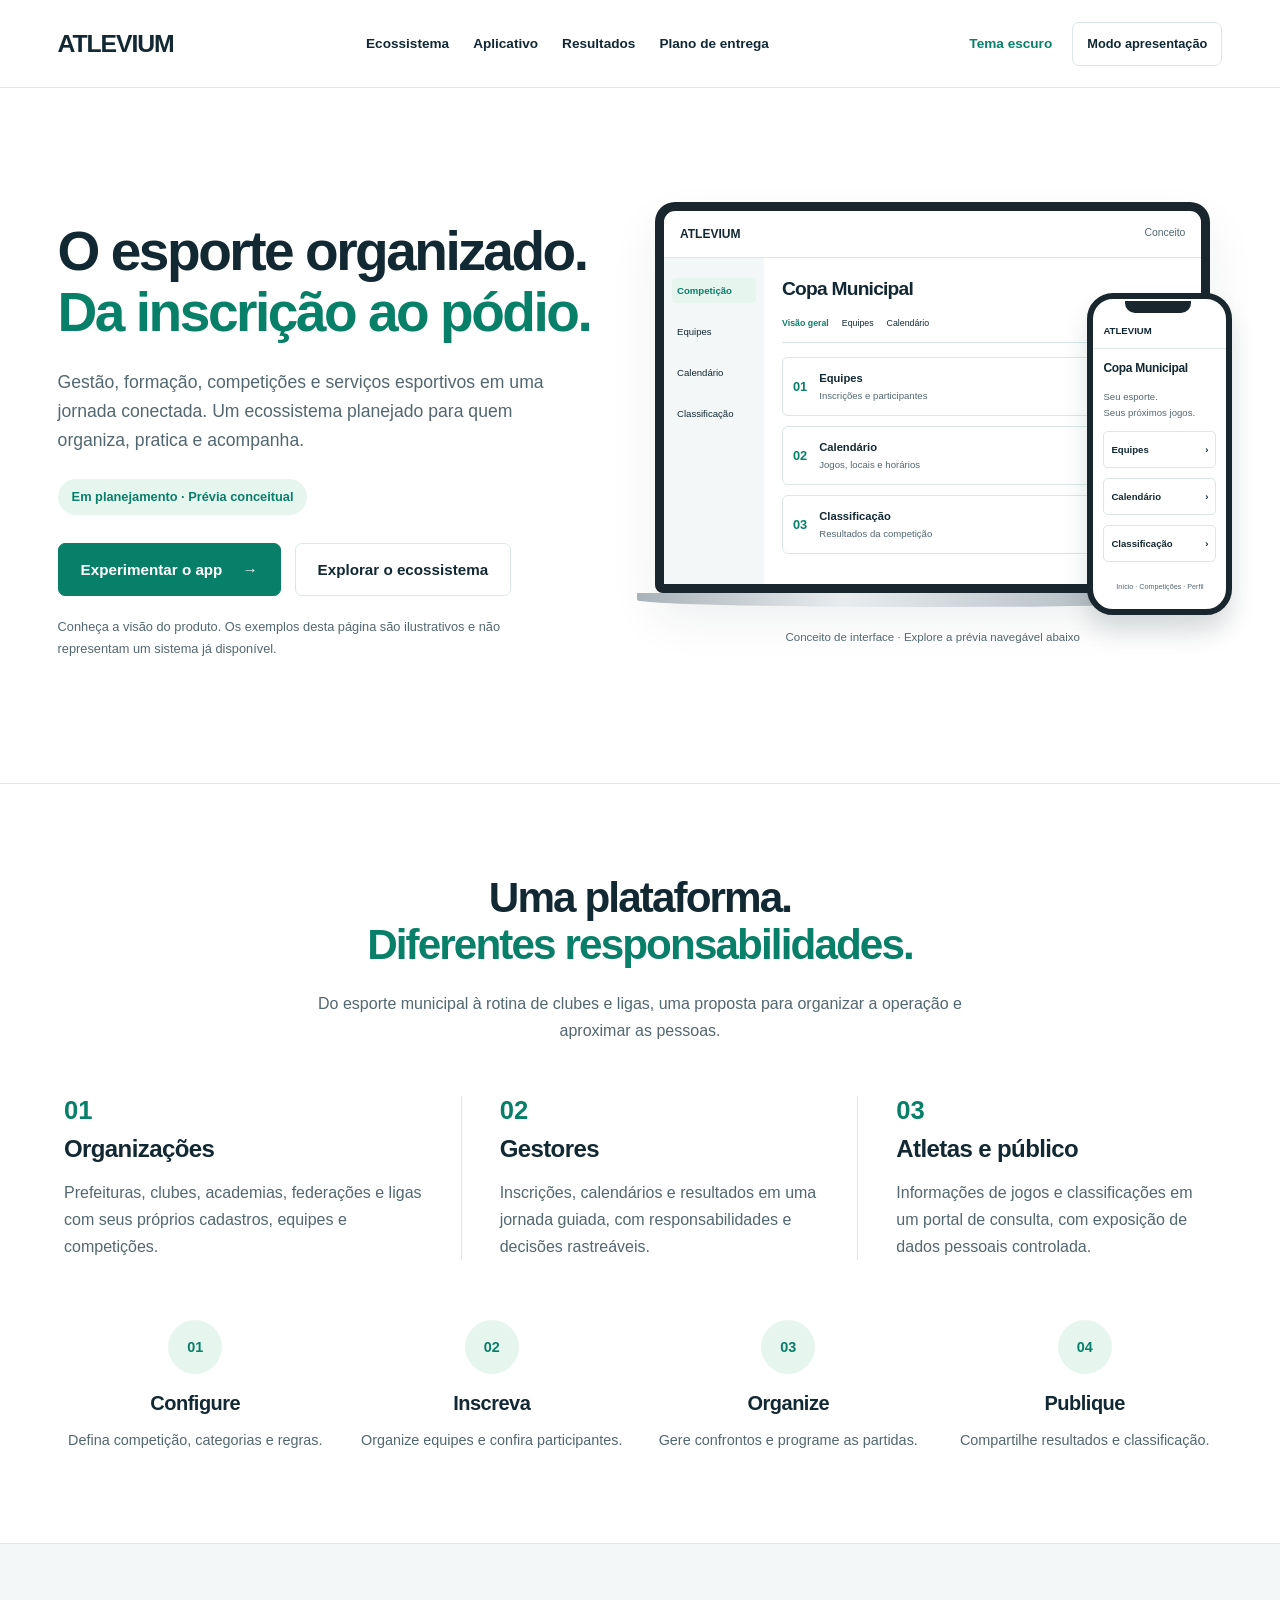
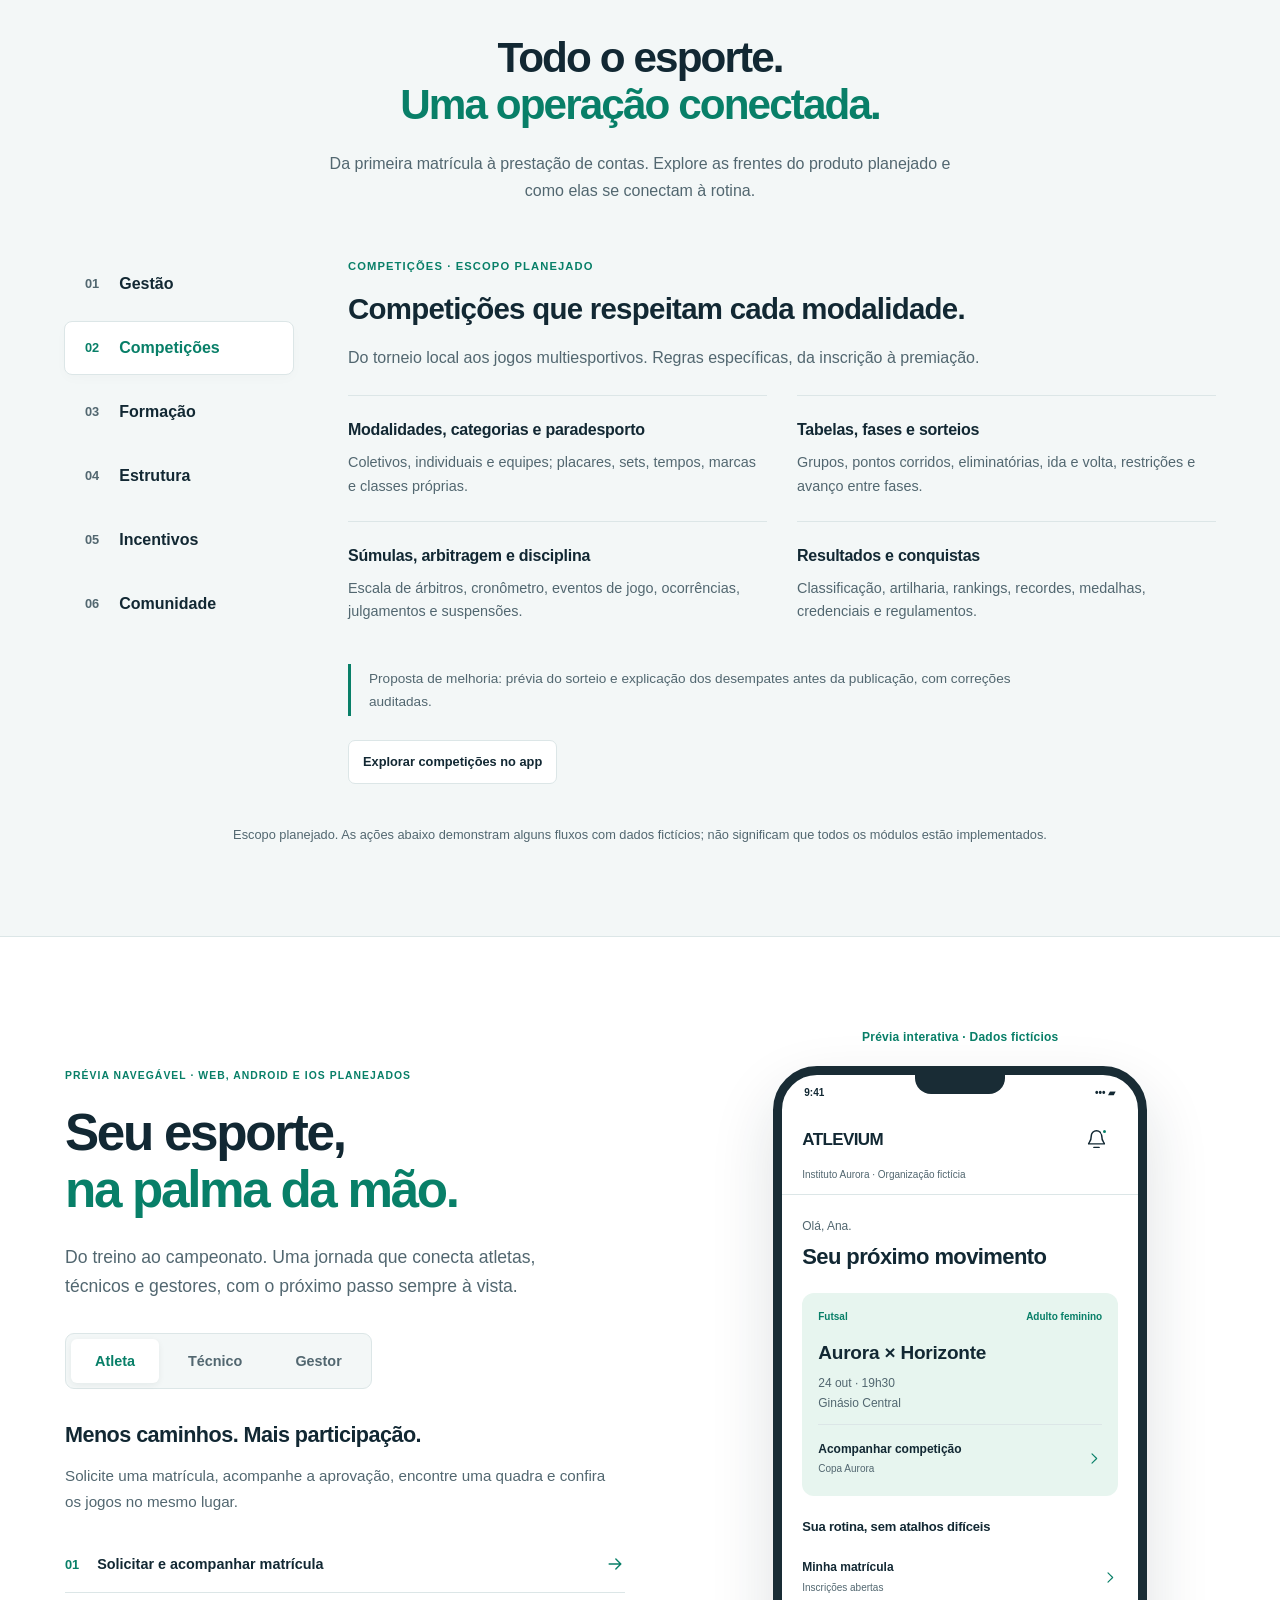
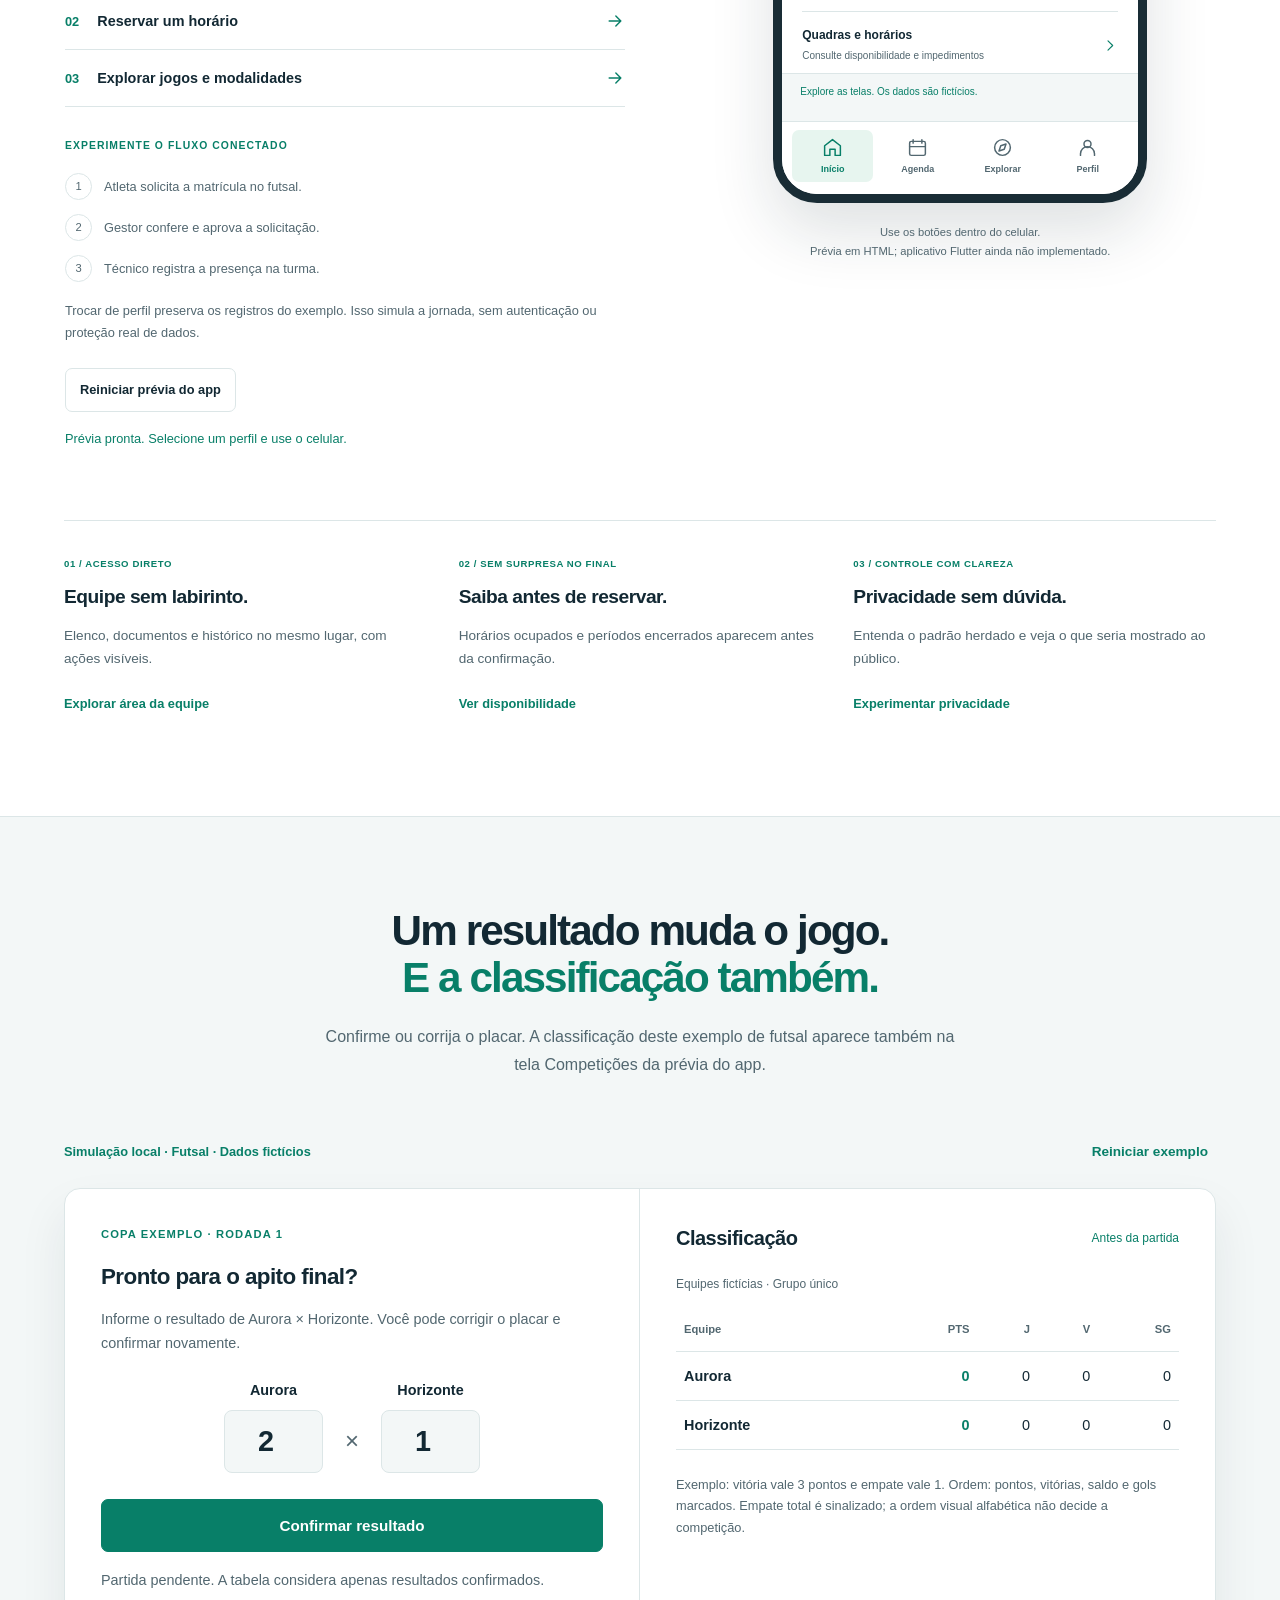
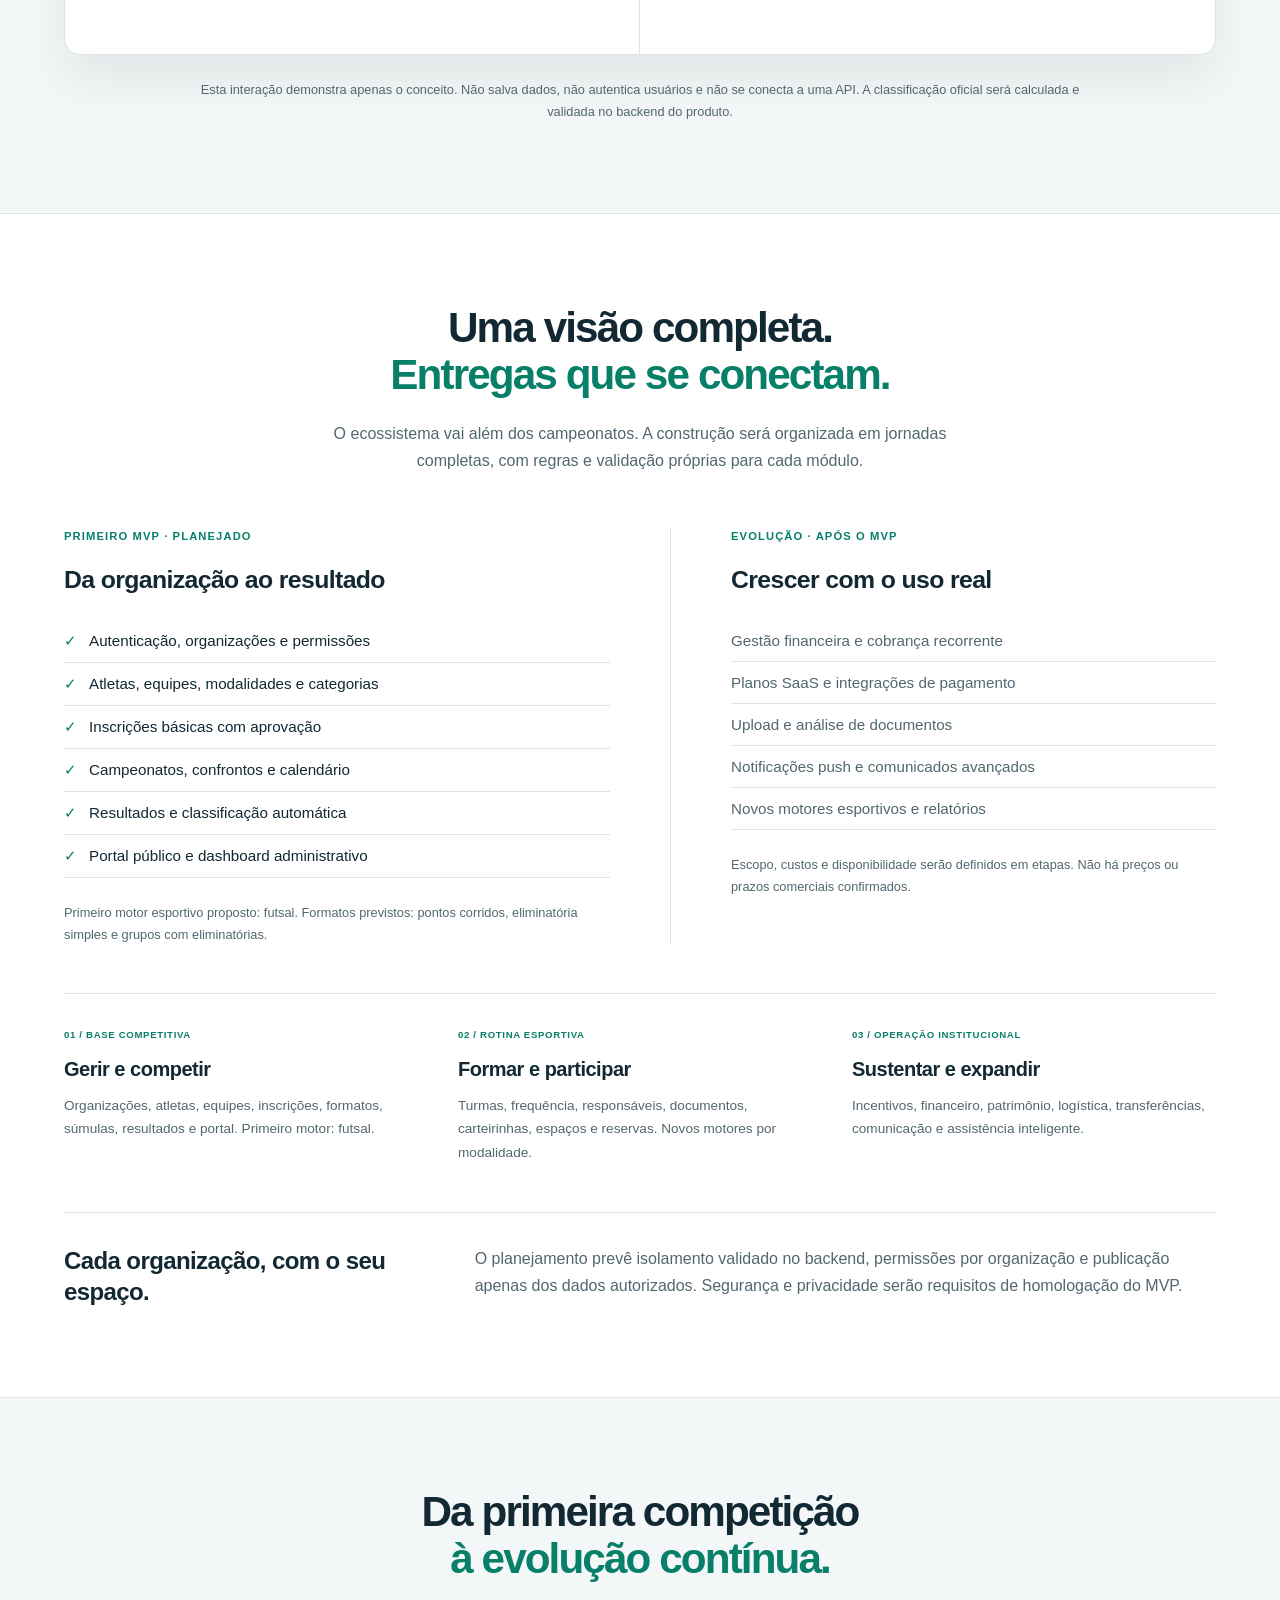
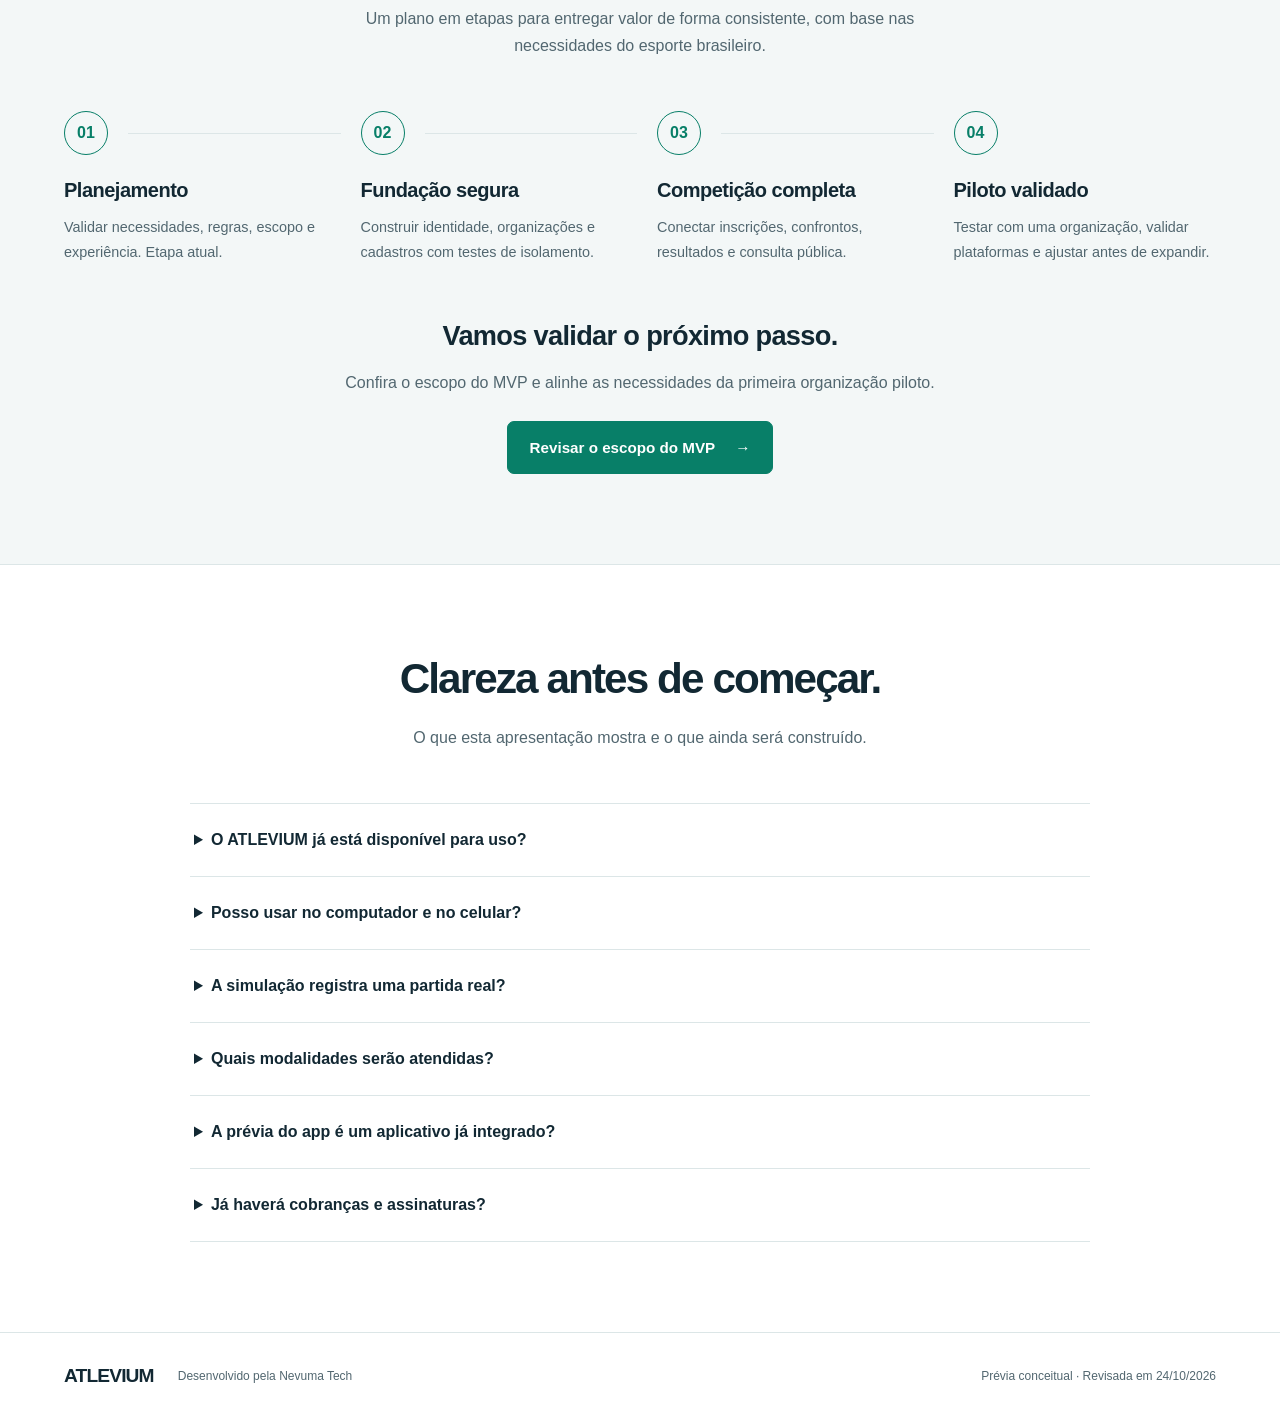
==== commit 7301f935: "feat(apresentacao): aprimora equipe reservas e privacidade" ====
--- a/index.html
+++ b/index.html
@@ -88,6 +88,7 @@
         </div>
       </div><p class="note app-caption">Use os botões dentro do celular.<br>Prévia em HTML; aplicativo Flutter ainda não implementado.</p></div>
     </div>
+    <div class="improvement-strip" aria-label="Melhorias de experiência demonstradas"><article><span>01 / ACESSO DIRETO</span><h3>Equipe sem labirinto.</h3><p>Elenco, documentos e histórico no mesmo lugar, com ações visíveis.</p><button type="button" class="quiet" data-preview-improvement="team">Explorar área da equipe</button></article><article><span>02 / SEM SURPRESA NO FINAL</span><h3>Saiba antes de reservar.</h3><p>Horários ocupados e períodos encerrados aparecem antes da confirmação.</p><button type="button" class="quiet" data-preview-improvement="reservation">Ver disponibilidade</button></article><article><span>03 / CONTROLE COM CLAREZA</span><h3>Privacidade sem dúvida.</h3><p>Entenda o padrão herdado e veja o que seria mostrado ao público.</p><button type="button" class="quiet" data-preview-improvement="privacy">Experimentar privacidade</button></article></div>
   </section>
 
   <section id="experimente" class="section tinted slide" aria-labelledby="demo-title">
@@ -127,7 +128,7 @@
     <details><summary>Posso usar no computador e no celular?</summary><p>A apresentação é responsiva. O produto está planejado em Flutter para Web, Android e iOS, mas os aplicativos ainda dependem de implementação e homologação em cada plataforma.</p></details>
     <details><summary>A simulação registra uma partida real?</summary><p>Não. São duas equipes fictícias em memória no navegador. Confirmar ou corrigir o resultado altera apenas o exemplo; recarregar a página ou reiniciar remove o resultado.</p></details>
     <details><summary>Quais modalidades serão atendidas?</summary><p>O escopo contempla esportes coletivos, individuais e paradesportivos. A prévia mostra exemplos de futsal, vôlei e atletismo. Futsal é o primeiro motor proposto para o produto; sets, tempos, marcas e classes esportivas dependem de implementação e testes específicos. Exemplos visuais não comprovam motores prontos.</p></details>
-    <details><summary>A prévia do app é um aplicativo já integrado?</summary><p>Não. É uma prévia navegável em HTML com perfis e dados fictícios compartilhados na memória desta página. Inscrição, aprovação, chamada e reserva simulam jornadas. Não há login, backend, pagamento, emissão documental ou aplicativo instalado.</p></details>
+    <details><summary>A prévia do app é um aplicativo já integrado?</summary><p>Não. É uma prévia navegável em HTML com perfis e dados fictícios compartilhados na memória desta página. Inscrição, aprovação, chamada, reservas e preferências de privacidade simulam jornadas. Não há login, backend, pagamento, emissão documental, proteção 2FA ou app instalado; segurança e offline são requisitos planejados.</p></details>
     <details><summary>Já haverá cobranças e assinaturas?</summary><p>Esses recursos estão previstos para depois do MVP. Provedores, preços, condições e integração de pagamentos ainda não foram definidos.</p></details>
   </section>
 </main>
--- a/styles.css
+++ b/styles.css
@@ -102,3 +102,24 @@
 @media(max-width:760px){.ecosystem-layout{grid-template-columns:1fr;gap:28px}.module-rail{flex-direction:row;overflow:auto;gap:8px;padding:6px 4px 12px;margin-inline:-4px}.module-rail button{min-width:max-content;padding:12px 14px;font-size:.65rem;min-height:44px;gap:8px}.module-rail button span{font-size:.8rem}.module-rows{grid-template-columns:1fr;gap:0}.module-rows>div{padding:20px 0}.module-detail>h3{font-size:1.6rem}.module-improvement{margin-top:12px}.ecosystem-note{text-align:left}.app-showcase{grid-template-columns:1fr;gap:34px}.app-story>h2{font-size:2.8rem}.app-story>.lead{font-size:1rem}.app-story>.mini-label{font-size:.6rem}.role-picker{margin:24px 0}.role-picker button{padding:12px 22px}.app-device{width:370px;border-width:7px;border-radius:36px}.app-device-column{max-width:100%;min-width:0}.app-content{height:460px}.app-content h3{font-size:21px}.connected-journey{margin-top:26px}.app-announcement{min-height:24px}.app-demo-label{margin-top:0}.expansion-road{grid-template-columns:1fr;gap:26px}.expansion-road p{font-size:.9rem}}
 @media(max-width:360px){.app-content{padding:18px 14px}.app-phone-feedback{padding:10px 14px}.app-device{border-width:6px}.app-story>h2{font-size:2.35rem}.role-picker button{padding:12px 17px}.app-match-meta{font-size:9px}.app-page-heading h3{font-size:17px}.app-select-label select{width:150px}}
 @media print{.module-rail,.role-picker,.app-tasks,.app-announcement,#app-reset,.app-device-column{display:none!important}.ecosystem-layout,.app-showcase{display:block}.module-detail{break-inside:avoid}.app-story{padding:0}.connected-journey{break-inside:avoid}.expansion-road{break-inside:avoid}}
+
+/* Melhorias da análise funcional: ações visíveis, estados e preferências efetivas. */
+.app-team-tabs{display:grid;grid-template-columns:repeat(2,1fr);gap:6px;margin:18px 0}
+.app-team-tabs button{min-height:44px;padding:10px 6px;border:1px solid var(--line);border-radius:7px;font-size:11px;font-weight:650;color:var(--muted);background:var(--bg)}
+.app-team-tabs button[aria-pressed=true]{background:var(--soft);border-color:var(--primary);color:var(--primary)}
+.app-empty{padding:20px 14px;border:1px dashed var(--line);border-radius:9px;margin:18px 0}
+.app-empty h4{font-size:14px}.app-empty p{margin-top:10px}
+.app-history{padding:0;list-style:none;margin:18px 0}.app-history li{padding:15px 0;border-bottom:1px solid var(--line)}
+.app-history strong{font-size:11px;color:var(--primary)}.app-history p{margin-top:8px}
+.app-slots button:disabled{opacity:1;background:var(--surface);color:var(--muted);border-style:dashed}
+.app-slots button:disabled small{color:var(--muted)}.app-closed-resource{margin-top:24px}
+.app-privacy-field{padding:18px 0;border-bottom:1px solid var(--line)}
+.app-privacy-field label{display:block;font-size:12px;font-weight:650;margin-bottom:10px}
+.app-privacy-field select{width:100%;max-width:100%;min-height:44px;background:var(--bg);color:var(--text);border:1px solid var(--line);border-radius:7px;font:inherit;font-size:11px;padding:10px}
+.app-privacy-field small{display:block;margin-top:9px;color:var(--primary);font-size:10px}
+.app-public-preview{background:var(--soft);padding:16px;border-radius:10px;margin:22px 0}.app-public-preview strong{font-size:15px}.app-public-preview p{margin:8px 0}
+.improvement-strip{display:grid;grid-template-columns:repeat(3,1fr);gap:32px;border-top:1px solid var(--line);padding-top:32px;margin-top:48px}
+.improvement-strip article>span{font-size:.6rem;letter-spacing:.06em;color:var(--primary);font-weight:650}
+.improvement-strip h3{font-size:1.2rem;margin:14px 0}.improvement-strip p{font-size:.85rem}.improvement-strip .quiet{padding-left:0;font-size:.8rem;margin-top:12px;text-align:left}
+@media(max-width:760px){.improvement-strip{grid-template-columns:1fr;gap:28px}.improvement-strip article+article{border-top:1px solid var(--line);padding-top:24px}}
+@media print{.improvement-strip button{display:none}}
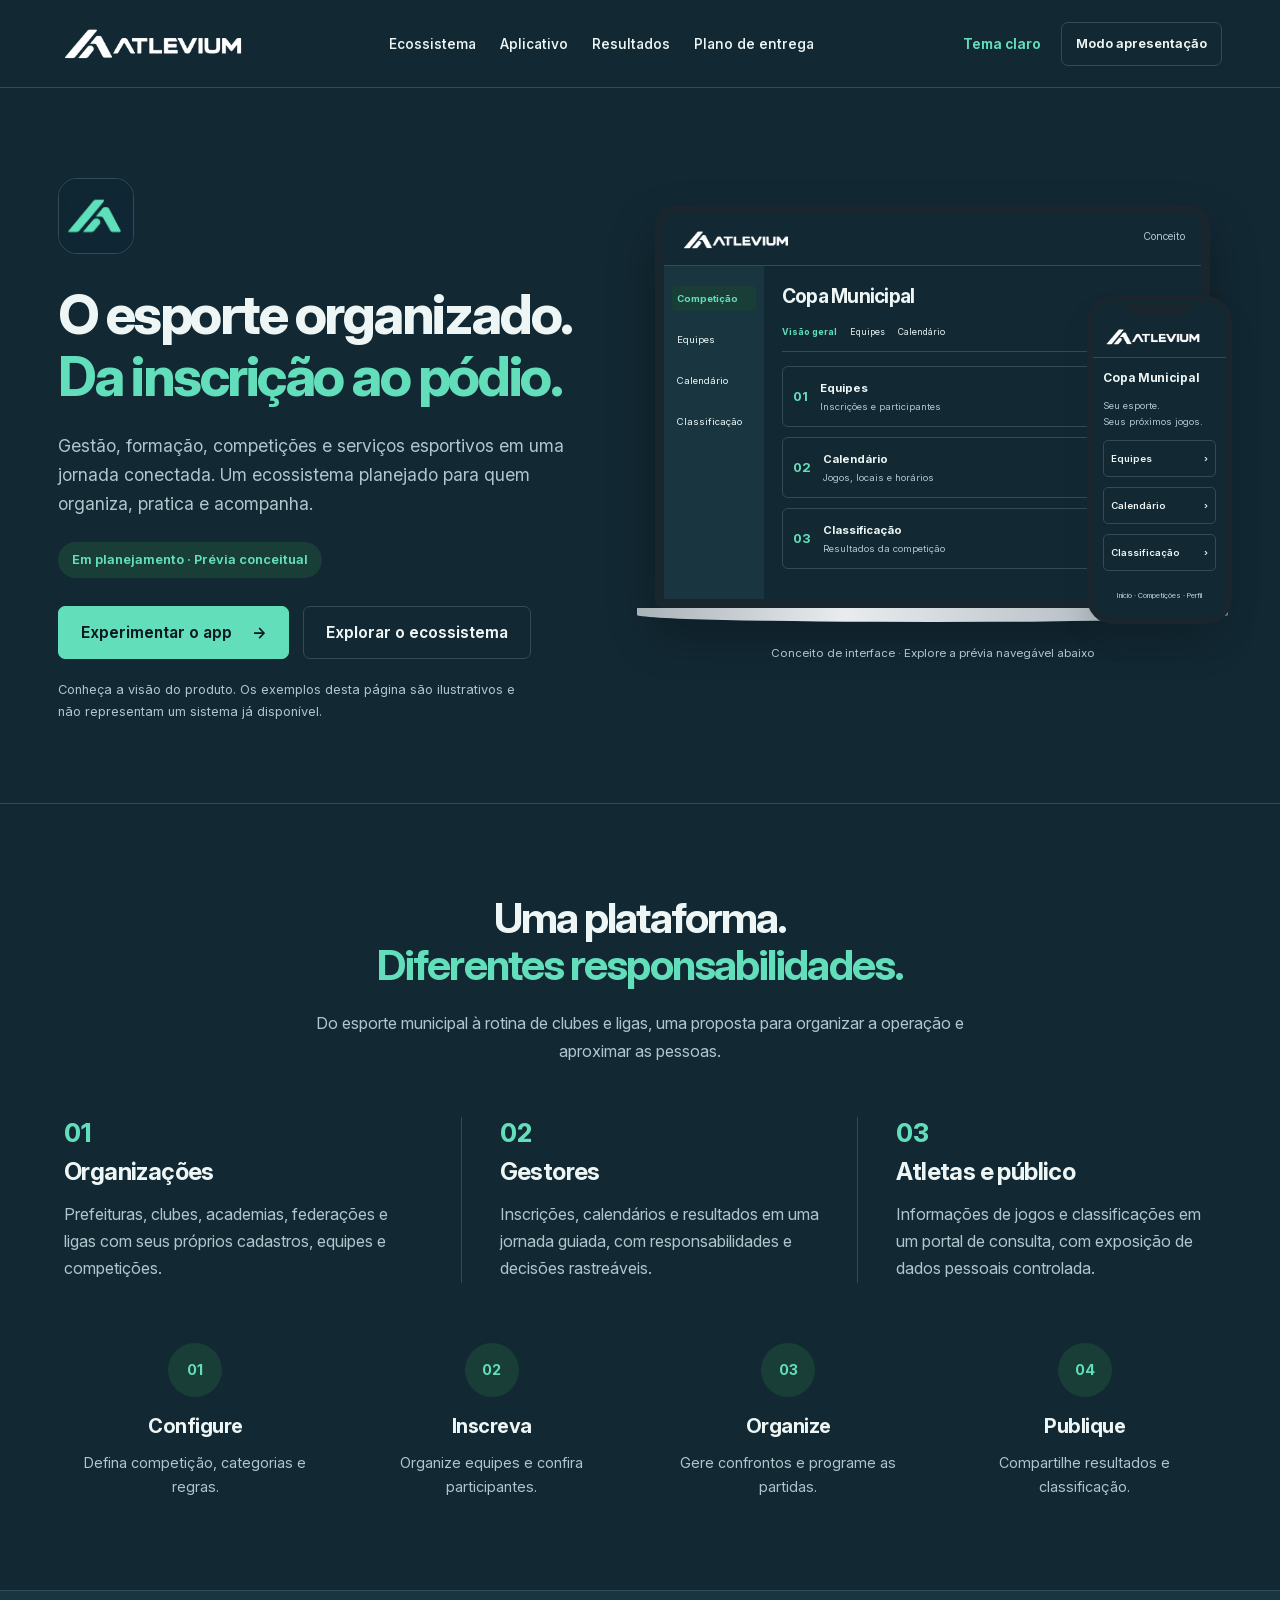
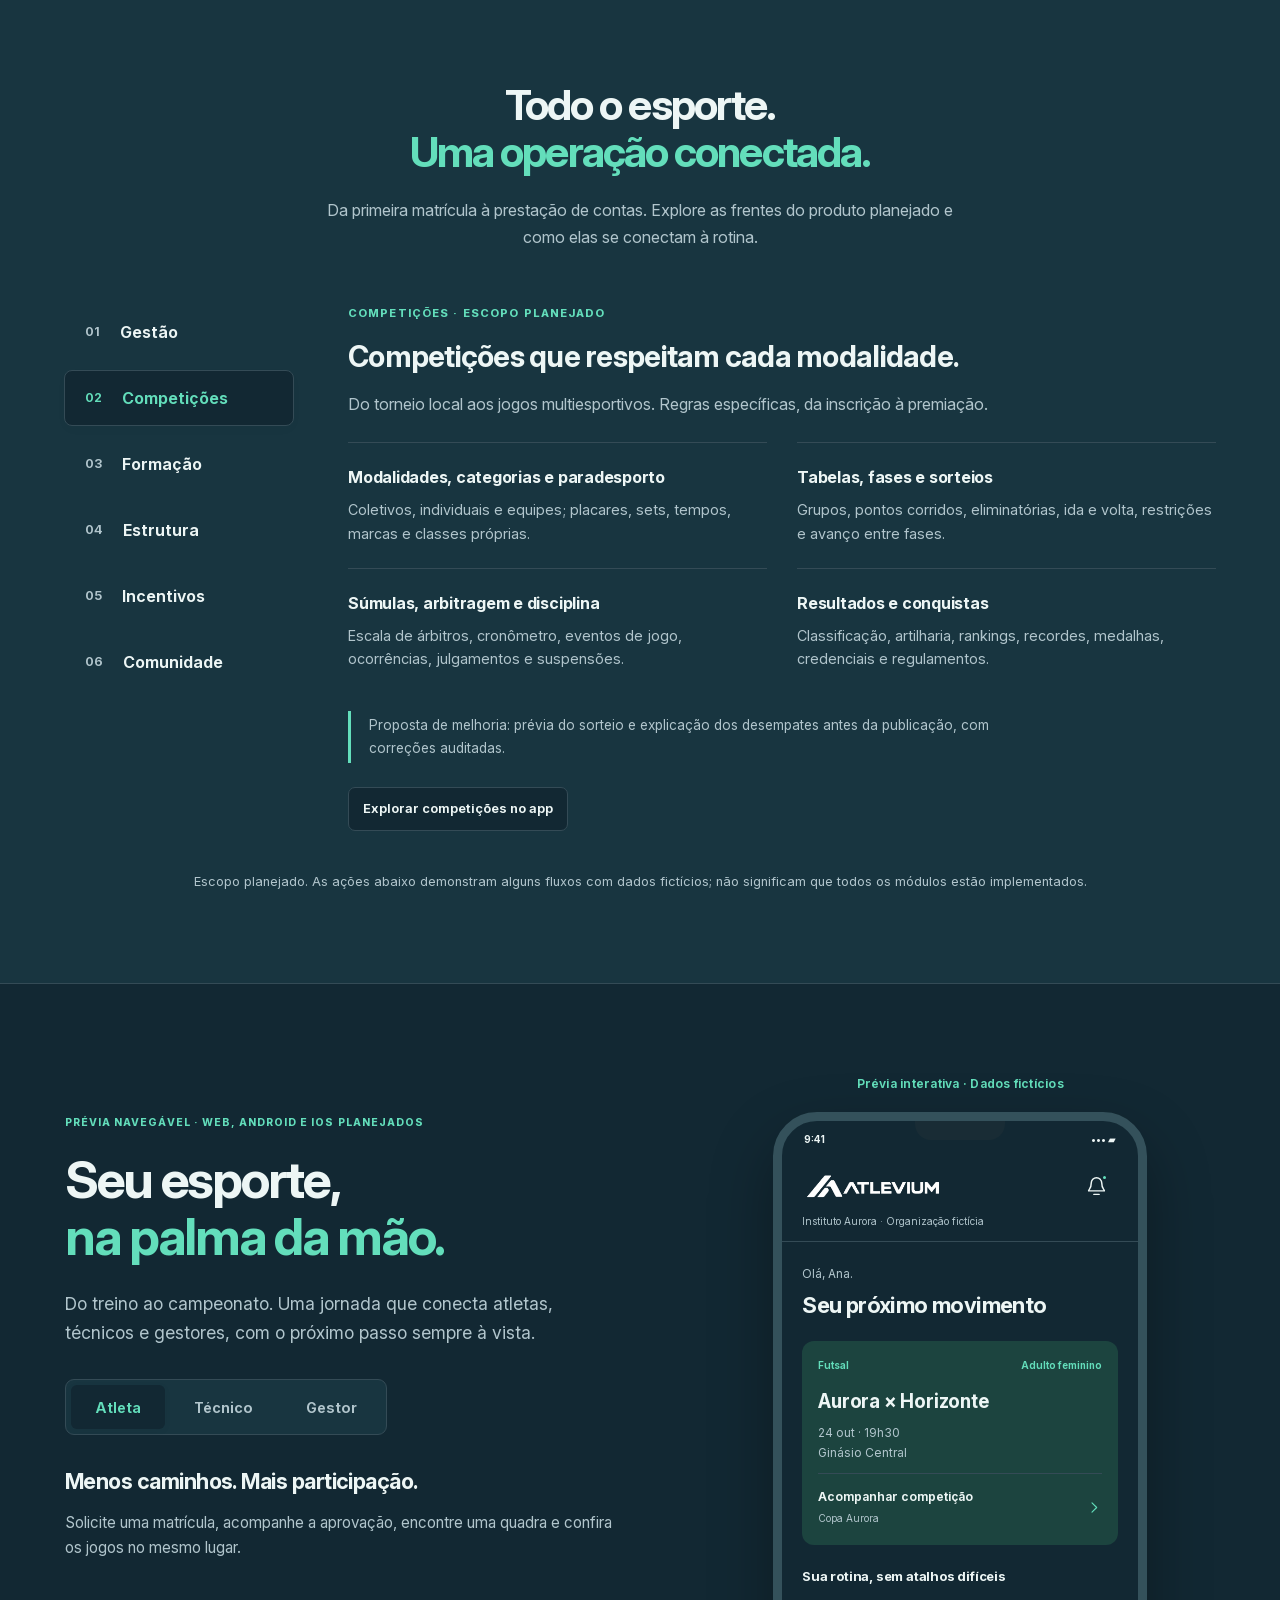
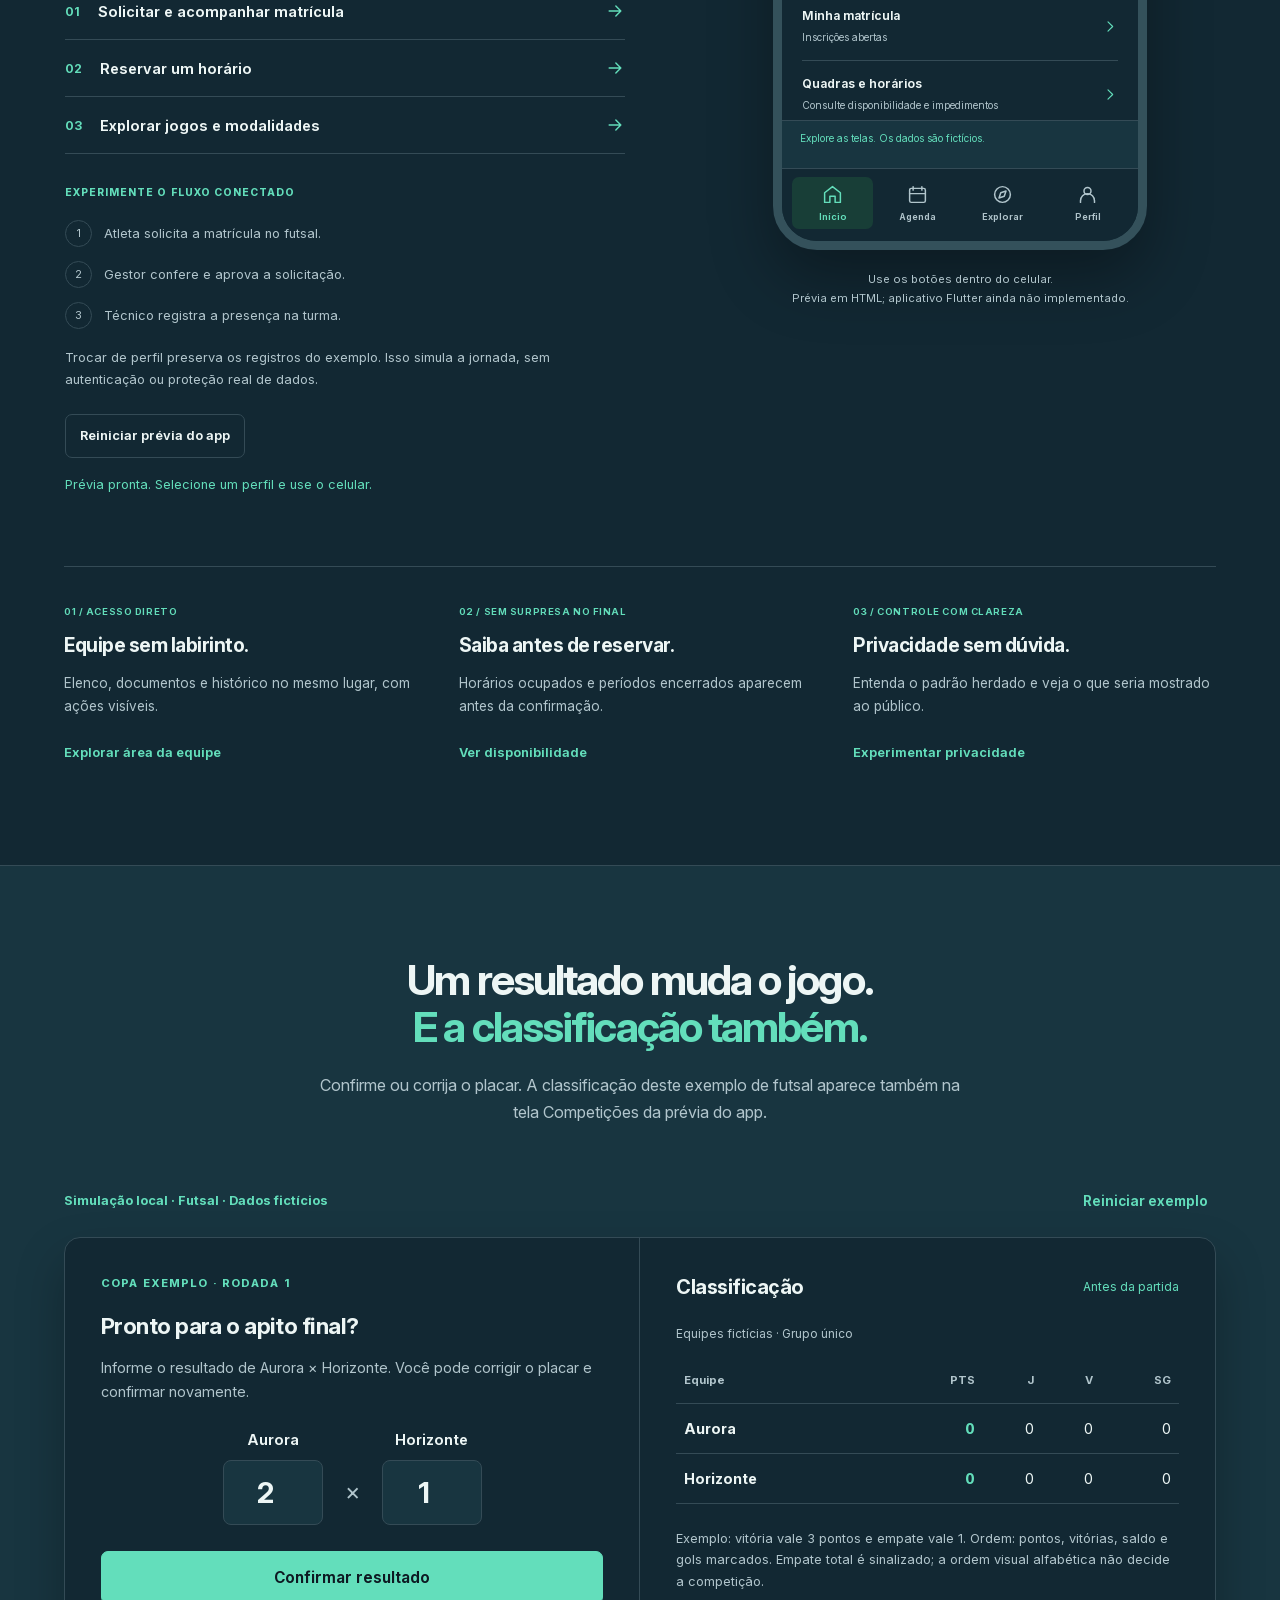
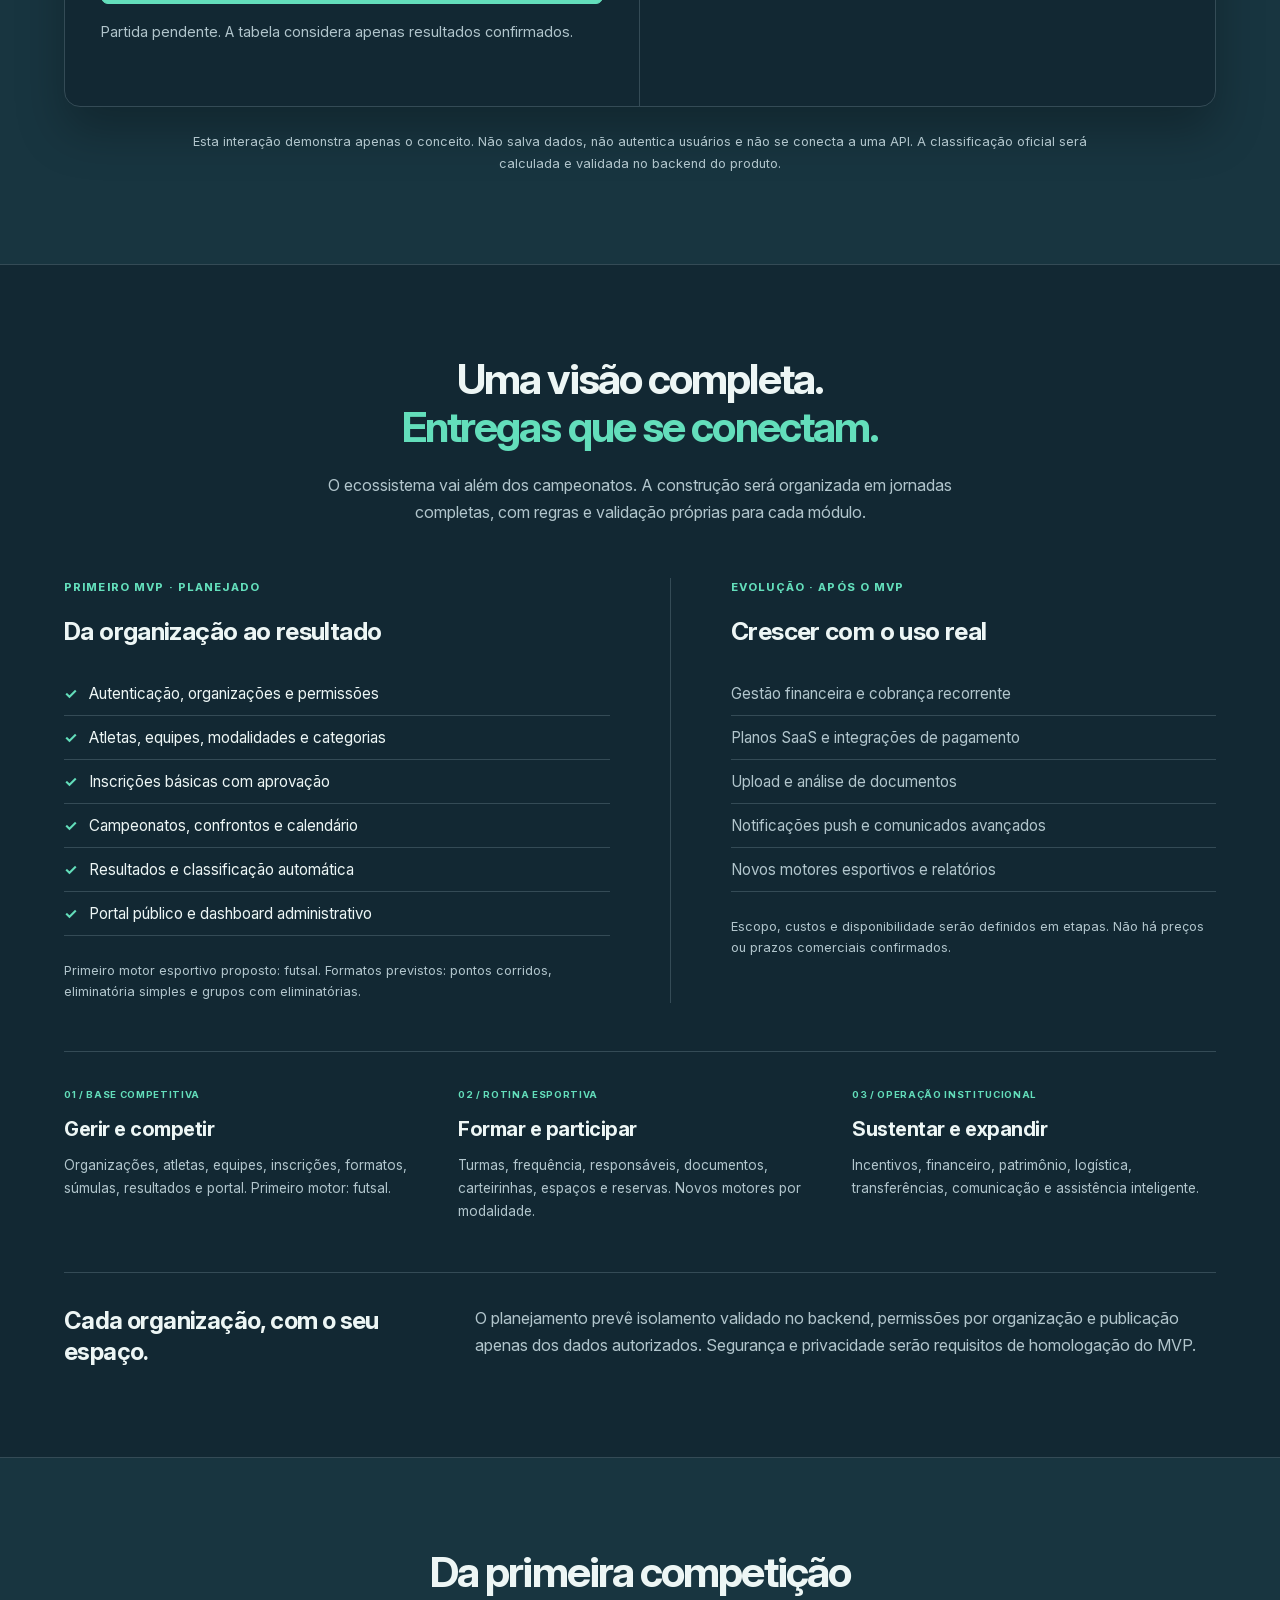
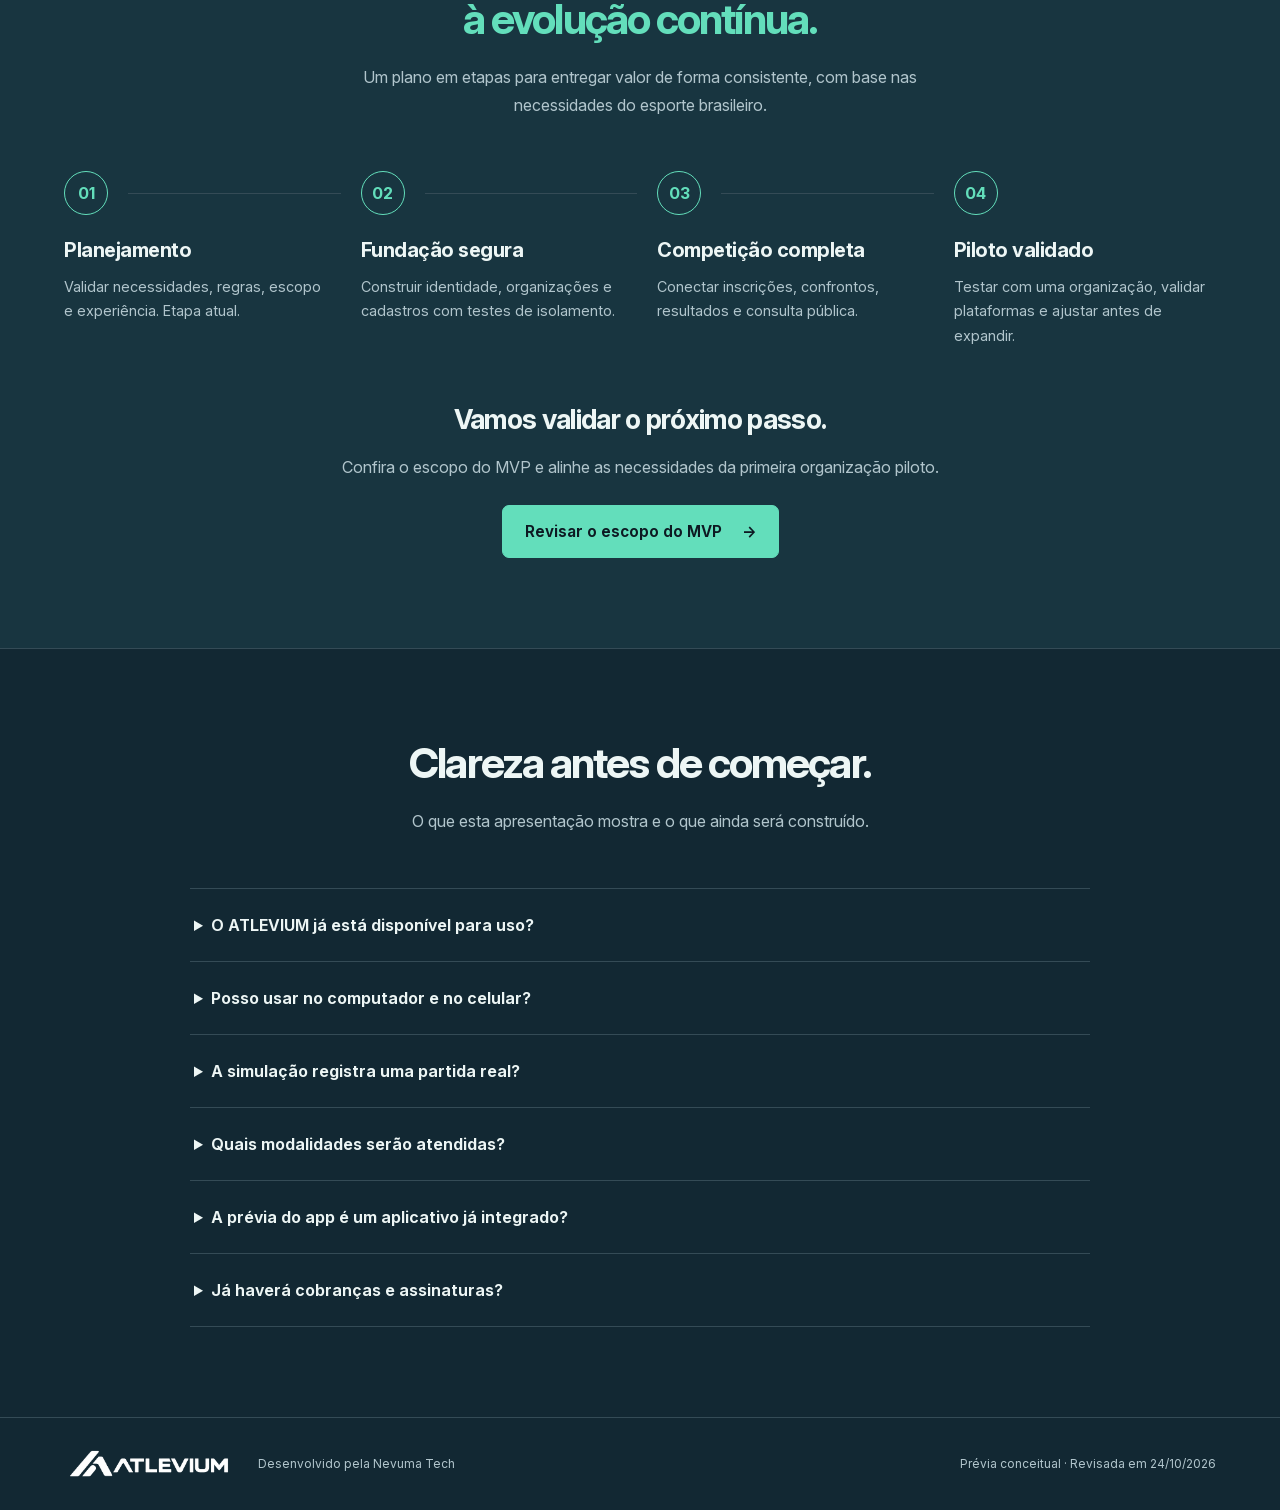
==== commit 7de9c639: "feat(identidade): aplica logo e tema escuro ATLEVIUM" ====
--- a/index.html
+++ b/index.html
@@ -1,28 +1,28 @@
 <!doctype html>
-<html lang="pt-BR" data-theme="light">
+<html lang="pt-BR" data-theme="dark">
 <head>
   <meta charset="utf-8">
   <meta name="viewport" content="width=device-width, initial-scale=1">
   <meta name="description" content="Conheça a proposta do ATLEVIUM: gestão esportiva para organizações, atletas e competições. Produto em planejamento pela Nevuma Tech.">
   <meta name="color-scheme" content="light dark">
   <title>ATLEVIUM — Apresentação da plataforma esportiva</title>
-  <link rel="icon" href="data:,">
+  <link rel="icon" href="assets/app-icon.png">
   <link rel="stylesheet" href="styles.css">
   <script type="module" src="app.mjs"></script>
 </head>
 <body>
 <a class="skip" href="#conteudo">Pular para o conteúdo</a>
 <header class="header">
-  <a class="brand" href="#conteudo" aria-label="ATLEVIUM, início">ATLEVIUM</a>
+  <a class="brand" href="#conteudo" aria-label="ATLEVIUM, início"><span class="logo-crop"><img class="brand-logo" src="assets/logo.png" alt="ATLEVIUM" width="2172" height="724"></span></a>
   <nav aria-label="Seções da apresentação">
     <a href="#ecossistema">Ecossistema</a><a href="#app">Aplicativo</a><a href="#experimente">Resultados</a><a href="#mvp">Plano de entrega</a>
   </nav>
-  <div class="tools"><button id="theme" class="quiet" type="button" aria-pressed="false">Tema escuro</button><button id="present" class="outline small" type="button" aria-pressed="false">Modo apresentação</button></div>
+  <div class="tools"><button id="theme" class="quiet" type="button" aria-pressed="true">Tema claro</button><button id="present" class="outline small" type="button" aria-pressed="false">Modo apresentação</button></div>
 </header>
 <main id="conteudo">
   <section class="hero slide" aria-labelledby="hero-title">
     <div class="hero-copy">
-      <h1 id="hero-title">O esporte organizado.<br><span>Da inscrição ao pódio.</span></h1>
+      <img class="hero-app-icon" src="assets/app-icon.png" alt="Símbolo ATLEVIUM" width="96" height="96"><h1 id="hero-title">O esporte organizado.<br><span>Da inscrição ao pódio.</span></h1>
       <p class="lead">Gestão, formação, competições e serviços esportivos em uma jornada conectada. Um ecossistema planejado para quem organiza, pratica e acompanha.</p>
       <p class="status">Em planejamento · Prévia conceitual</p>
       <div class="actions"><a class="button" href="#app">Experimentar o app <span aria-hidden="true">→</span></a><a class="outline" href="#ecossistema">Explorar o ecossistema</a></div>
@@ -30,7 +30,7 @@
     </div>
     <figure class="product-preview" aria-label="Conceito ilustrativo de painel e aplicativo, sem conexão com o produto">
       <div class="laptop"><div class="laptop-screen">
-        <div class="preview-top"><strong>ATLEVIUM</strong><span>Conceito</span></div>
+        <div class="preview-top"><strong class="product-brand"><span class="logo-crop"><img class="brand-logo" src="assets/logo.png" alt="ATLEVIUM" width="2172" height="724"></span></strong><span>Conceito</span></div>
         <div class="preview-body"><aside aria-hidden="true"><span class="active">Competição</span><span>Equipes</span><span>Calendário</span><span>Classificação</span></aside>
           <div class="preview-main"><h2>Copa Municipal</h2><div class="preview-tabs"><span>Visão geral</span><span>Equipes</span><span>Calendário</span></div>
             <div class="preview-row"><span class="preview-icon" aria-hidden="true">01</span><div><strong>Equipes</strong><small>Inscrições e participantes</small></div></div>
@@ -39,7 +39,7 @@
           </div>
         </div>
       </div><div class="laptop-base"></div></div>
-      <div class="phone" aria-hidden="true"><div class="notch"></div><strong>ATLEVIUM</strong><hr><h3>Copa Municipal</h3><p>Seu esporte.<br>Seus próximos jogos.</p><div class="phone-row">Equipes <span>›</span></div><div class="phone-row">Calendário <span>›</span></div><div class="phone-row">Classificação <span>›</span></div><div class="phone-bottom">Início · Competições · Perfil</div></div>
+      <div class="phone" aria-hidden="true"><div class="notch"></div><strong class="product-brand"><span class="logo-crop"><img class="brand-logo" src="assets/logo.png" alt="ATLEVIUM" width="2172" height="724"></span></strong><hr><h3>Copa Municipal</h3><p>Seu esporte.<br>Seus próximos jogos.</p><div class="phone-row">Equipes <span>›</span></div><div class="phone-row">Calendário <span>›</span></div><div class="phone-row">Classificação <span>›</span></div><div class="phone-bottom">Início · Competições · Perfil</div></div>
       <figcaption>Conceito de interface · Explore a prévia navegável abaixo</figcaption>
     </figure>
   </section>
@@ -80,7 +80,7 @@
       </div>
       <div class="app-device-column"><p class="app-demo-label">Prévia interativa · Dados fictícios</p><div id="app-demo" class="app-device" aria-label="Prévia navegável do aplicativo ATLEVIUM">
         <div class="app-hardware" aria-hidden="true"><span>9:41</span><span class="app-camera"></span><span>••• ▰</span></div>
-        <div class="app-screen"><div class="app-top"><strong>ATLEVIUM</strong><button class="app-icon-button" type="button" data-view="notificacoes" aria-label="Abrir notificações"><svg viewBox="0 0 24 24" aria-hidden="true"><path d="M18 8a6 6 0 0 0-12 0c0 7-3 7-3 9h18c0-2-3-2-3-9M9 21h6"/></svg><span id="notice-dot" class="notice-dot"></span></button></div>
+        <div class="app-screen"><div class="app-top"><strong class="product-brand"><span class="logo-crop"><img class="brand-logo" src="assets/logo.png" alt="ATLEVIUM" width="2172" height="724"></span></strong><button class="app-icon-button" type="button" data-view="notificacoes" aria-label="Abrir notificações"><svg viewBox="0 0 24 24" aria-hidden="true"><path d="M18 8a6 6 0 0 0-12 0c0 7-3 7-3 9h18c0-2-3-2-3-9M9 21h6"/></svg><span id="notice-dot" class="notice-dot"></span></button></div>
           <div class="app-organization">Instituto Aurora · Organização fictícia</div>
           <div id="app-content" class="app-content" tabindex="0" role="region" aria-label="Conteúdo navegável do aplicativo"><h3>Conheça a prévia do aplicativo.</h3><p>Ative JavaScript para navegar e experimentar os fluxos locais.</p></div>
           <p id="app-phone-feedback" class="app-phone-feedback">Explore as telas. Os dados são fictícios.</p>
@@ -132,7 +132,7 @@
     <details><summary>Já haverá cobranças e assinaturas?</summary><p>Esses recursos estão previstos para depois do MVP. Provedores, preços, condições e integração de pagamentos ainda não foram definidos.</p></details>
   </section>
 </main>
-<footer><a class="brand" href="#conteudo">ATLEVIUM</a><p>Desenvolvido pela Nevuma Tech</p><span>Prévia conceitual · Revisada em 24/10/2026</span></footer>
+<footer><a class="brand" href="#conteudo" aria-label="ATLEVIUM, início"><span class="logo-crop"><img class="brand-logo" src="assets/logo.png" alt="ATLEVIUM" width="2172" height="724"></span></a><p>Desenvolvido pela Nevuma Tech</p><span>Prévia conceitual · Revisada em 24/10/2026</span></footer>
 <div id="presentation-controls" class="presentation-controls" hidden aria-label="Controles de apresentação"><button id="previous" type="button" class="outline small">Anterior</button><span id="slide-count" aria-live="polite">1 / 7</span><button id="next" type="button" class="button small">Próximo</button><button id="exit" type="button" class="quiet">Sair <kbd>Esc</kbd></button></div>
 </body>
 </html>
--- a/styles.css
+++ b/styles.css
@@ -1,5 +1,6 @@
+@font-face{font-family:Inter;src:url("assets/InterVariable.woff2") format("woff2");font-weight:100 900;font-display:swap}
 :root{color-scheme:light;--bg:#fff;--surface:#f3f7f7;--text:#122833;--muted:#526770;--primary:#087f68;--button-text:#fff;--line:#dce6e7;--soft:#e7f5ef;--shadow:0 24px 48px #12283314;font-family:Inter,"Segoe UI",Arial,sans-serif;color:var(--text);background:var(--bg);font-synthesis:none}
-:root[data-theme=dark]{color-scheme:dark;--bg:#0d1922;--surface:#152630;--text:#edf6f5;--muted:#b1c5cc;--primary:#63debb;--button-text:#0d1922;--line:#344b56;--soft:#183e37;--shadow:0 24px 48px #0004}
+:root[data-theme=dark]{color-scheme:dark;--bg:#122833;--surface:#183540;--text:#edf6f5;--muted:#b1c5cc;--primary:#63debb;--button-text:#0d1922;--line:#344b56;--soft:#183e37;--shadow:0 24px 48px #0004}
 *{box-sizing:border-box}html{scroll-behavior:smooth;scroll-padding-top:110px}body{margin:0}a{color:inherit;text-decoration:none}button,input{font:inherit}button,a,input,summary{touch-action:manipulation}button{cursor:pointer}button:disabled{opacity:.45;cursor:default}a:focus-visible,button:focus-visible,input:focus-visible,summary:focus-visible,[tabindex]:focus-visible{outline:3px solid var(--primary);outline-offset:5px}p{line-height:1.7;color:var(--muted)}h1,h2,h3,p,figure{margin:0}h1,h2{letter-spacing:-.045em;line-height:1.12}h1{font-size:clamp(2.6rem,4.3vw,4.1rem);font-weight:750}h2{font-size:clamp(2rem,3.3vw,3rem)}h3{font-size:1.25rem;line-height:1.3;letter-spacing:-.025em}h1 span,h2 span{color:var(--primary)}.skip{position:fixed;left:20px;top:-100px;background:var(--bg);padding:16px;z-index:20}.skip:focus{top:10px}.header{max-width:1440px;margin:auto;min-height:88px;padding:20px 4.5%;display:flex;align-items:center;gap:32px;border-bottom:1px solid var(--line)}.brand{font-size:1.55rem;font-weight:850;letter-spacing:-.045em}.header nav{display:flex;gap:24px;margin:auto;font-size:.85rem;font-weight:550}.header nav a:hover{color:var(--primary)}.tools{display:flex;align-items:center;gap:12px}.quiet{border:0;background:transparent;color:var(--primary);font-size:.85rem;font-weight:650;min-height:44px;padding:8px}.button,.outline{display:inline-flex;align-items:center;justify-content:center;gap:20px;padding:15px 22px;min-height:48px;border:1px solid var(--primary);border-radius:7px;font-size:.95rem;font-weight:650;line-height:1.4}.button{background:var(--primary);color:var(--button-text)}.button:hover{filter:brightness(.92)}.outline{color:var(--text);background:var(--bg);border-color:var(--line)}.outline:hover{border-color:var(--primary)}.small{padding:10px 14px;font-size:.8rem;min-height:44px}.hero{max-width:1440px;min-height:650px;padding:90px 4.5% 80px;margin:auto;display:grid;grid-template-columns:1fr 1fr;align-items:center;gap:30px}.lead{font-size:1.1rem;line-height:1.65;margin:24px 0;max-width:510px}.status{display:inline-block;padding:7px 14px;border-radius:24px;background:var(--soft);color:var(--primary);font-size:.8rem;font-weight:650}.actions{display:flex;gap:14px;flex-wrap:wrap;margin:28px 0 20px}.note{font-size:.8rem;line-height:1.7}.hero-copy>.note{max-width:470px}.product-preview{position:relative;padding:12px 12px 60px 0;min-width:0}.laptop{padding:12px 0 0;max-width:560px}.laptop-screen{border:9px solid #19262e;border-radius:20px 20px 8px 8px;background:var(--bg);min-height:355px;box-shadow:var(--shadow);overflow:hidden}.preview-top{font-size:.75rem;display:flex;justify-content:space-between;padding:16px;border-bottom:1px solid var(--line)}.preview-top>span{color:var(--muted);font-size:.65rem}.preview-body{display:grid;grid-template-columns:100px 1fr;min-height:300px}.preview-body aside{background:var(--surface);font-size:.6rem;padding:20px 8px;display:flex;flex-direction:column;gap:16px}.preview-body aside span{padding:7px 5px}.preview-body .active{background:var(--soft);color:var(--primary);border-radius:4px;font-weight:bold}.preview-main{padding:20px 18px 30px}.preview-main h2{font-size:1.2rem;letter-spacing:-.04em}.preview-tabs{display:flex;gap:13px;font-size:.55rem;padding:18px 0 14px;border-bottom:1px solid var(--line);margin-bottom:14px}.preview-tabs span:first-child{color:var(--primary);font-weight:bold}.preview-row{display:flex;gap:12px;align-items:center;border:1px solid var(--line);padding:14px 10px;border-radius:6px;margin-top:10px}.preview-icon{font-size:.8rem;color:var(--primary);font-weight:700}.preview-row strong{display:block;font-size:.7rem}.preview-row small{display:block;font-size:.6rem;color:var(--muted);margin-top:6px}.laptop-base{height:14px;margin:0 -18px;border-radius:0 0 50% 50%;background:linear-gradient(90deg,#a8b2b8,#e8ecef 35%,#acb7bd 85%,#798993)}.phone{position:absolute;right:-10px;top:115px;width:145px;min-height:310px;background:var(--bg);border:6px solid #19262e;border-radius:26px;padding:26px 10px 18px;box-shadow:0 16px 24px #12283325;font-size:.6rem}.notch{position:absolute;top:2px;left:32px;width:66px;height:12px;background:#19262e;border-radius:0 0 10px 10px}.phone hr{border:0;border-top:1px solid var(--line);margin:12px -10px}.phone h3{font-size:.75rem;margin-bottom:12px}.phone p{font-size:.6rem}.phone-row{border:1px solid var(--line);padding:12px 7px;margin-top:10px;border-radius:5px;font-weight:600;display:flex;justify-content:space-between}.phone-bottom{font-size:.45rem;position:relative;margin:20px -4px 0;text-align:center;color:var(--muted)}figcaption{font-size:.72rem;text-align:center;color:var(--muted);padding-top:24px}.section{padding:90px max(5%,calc((100% - 1180px)/2));border-top:1px solid var(--line);scroll-margin-top:24px}.section-heading{text-align:center;max-width:740px;margin:0 auto 52px}.section-heading p{margin:22px auto 0;max-width:650px}.columns{display:grid;grid-template-columns:repeat(3,1fr);gap:38px}.roles article+article{border-left:1px solid var(--line);padding-left:38px}.number{display:block;font-size:1.6rem;font-weight:750;color:var(--primary);margin-bottom:8px}.roles h3{font-size:1.5rem;margin-bottom:14px}.journey,.roadmap{list-style:none;padding:0;display:grid;grid-template-columns:repeat(4,1fr);gap:34px}.journey{margin:60px 0 0;text-align:center}.journey li>span{display:grid;place-items:center;width:54px;height:54px;background:var(--soft);border-radius:50%;margin:0 auto 16px;font-size:.9rem;color:var(--primary);font-weight:700}.journey p,.roadmap p{font-size:.9rem;margin-top:12px}.tinted{background:var(--surface)}.demo-label{display:flex;justify-content:space-between;align-items:center;gap:16px;font-size:.8rem;color:var(--primary);margin-bottom:14px}.demo{display:grid;grid-template-columns:1fr 1fr;background:var(--bg);border:1px solid var(--line);border-radius:16px;overflow:hidden;box-shadow:var(--shadow)}.score-panel,.standings-panel{padding:36px}.score-panel{border-right:1px solid var(--line)}.mini-label{font-size:.7rem;letter-spacing:.1em;color:var(--primary);font-weight:750;margin-bottom:18px}.score-panel>p:not(.mini-label){font-size:.9rem;margin-top:16px}.score-panel h3{font-size:1.4rem}.score-fields{display:flex;align-items:center;gap:22px;justify-content:center;margin:26px 0}.score-fields label{font-size:.9rem;text-align:center;font-weight:650}.score-fields input{display:block;max-width:100px;width:100%;margin-top:12px;padding:14px;border:1px solid var(--line);border-radius:8px;text-align:center;font-size:1.8rem;font-weight:700;color:var(--text);background:var(--surface)}.score-fields>span{font-size:1.5rem;margin-top:28px;color:var(--muted)}.score-panel>.button{width:100%}.feedback{min-height:50px}.table-heading{display:flex;justify-content:space-between;align-items:center;gap:12px;margin-bottom:26px}.table-heading span{font-size:.75rem;color:var(--primary)}.table-scroll{overflow-x:auto}table{border-collapse:collapse;width:100%;font-size:.9rem}caption{text-align:left;color:var(--muted);font-size:.75rem;padding-bottom:16px}th,td{text-align:right;border-bottom:1px solid var(--line);padding:16px 8px;font-variant-numeric:tabular-nums}th:first-child{text-align:left}thead{color:var(--muted);font-size:.7rem}abbr{text-decoration:none}td:first-of-type{color:var(--primary);font-weight:750}.standings-panel>.note{margin-top:24px}.demo-disclaimer{margin:24px auto 0;max-width:900px;text-align:center}.scope-columns{display:grid;grid-template-columns:1fr 1fr;gap:60px}.scope-columns h3{font-size:1.55rem}.scope-columns .note{margin-top:24px}.later{border-left:1px solid var(--line);padding-left:60px}.check-list,.plain-list{padding:0;list-style:none;margin:24px 0 0}.check-list li,.plain-list li{padding:12px 0;border-bottom:1px solid var(--line);font-size:.95rem}.check-list li:before{content:'✓';color:var(--primary);font-weight:bold;margin-right:12px}.plain-list li{color:var(--muted)}.trust{border-top:1px solid var(--line);display:grid;grid-template-columns:1fr 2fr;gap:40px;padding-top:32px;margin-top:48px}.trust h3{font-size:1.5rem}.roadmap{margin:0}.step{display:grid;place-items:center;width:44px;height:44px;border-radius:50%;border:1px solid var(--primary);color:var(--primary);font-weight:700;margin-bottom:22px}.roadmap li{position:relative}.roadmap li:not(:last-child):after{content:'';position:absolute;top:22px;left:64px;right:-14px;border-top:1px solid var(--line)}.next-action{text-align:center;margin:54px auto 0;max-width:600px}.next-action h3{font-size:1.7rem}.next-action p{margin:16px 0 24px}.faq{max-width:none}.faq details{max-width:900px;margin:auto;border-top:1px solid var(--line);padding:0 4px}.faq details:last-child{border-bottom:1px solid var(--line)}summary{cursor:pointer;font-weight:650;padding:24px 0;line-height:1.5}details p{padding:0 24px 24px 0}footer{border-top:1px solid var(--line);padding:32px 5%;display:flex;align-items:center;gap:24px;flex-wrap:wrap}footer .brand{font-size:1.2rem}footer p,footer>span{font-size:.75rem}footer>span{margin-left:auto;color:var(--muted)}[hidden]{display:none!important}.presentation-controls{position:fixed;z-index:15;bottom:16px;left:50%;transform:translateX(-50%);display:flex;gap:16px;align-items:center;background:var(--bg);padding:10px 16px;border:1px solid var(--line);border-radius:12px;box-shadow:var(--shadow);font-size:.8rem;white-space:nowrap}.presenting .slide{min-height:calc(100vh - 88px);scroll-margin-top:20px}.presenting .section{padding-bottom:120px}.presenting footer{padding-bottom:110px}kbd{font:inherit;font-size:.65rem;margin-left:6px}
 @media(min-width:1500px){.hero{gap:60px}.product-preview{padding-right:25px}.phone{right:5px}}@media(max-width:1100px){.header{gap:20px;flex-wrap:wrap}.header nav{order:3;width:100%;justify-content:center;gap:30px}.tools{margin-left:auto}.hero{padding-top:64px;gap:24px;min-height:580px}.preview-body{grid-template-columns:70px 1fr}.preview-body aside{font-size:.5rem}.preview-main{padding:16px 12px}.phone{width:125px;right:-5px;top:145px}.laptop-screen{min-height:345px}.hero h1{font-size:2.65rem}.preview-tabs{gap:10px}.score-panel,.standings-panel{padding:28px}.section{padding:72px 5%}.section-heading{margin-bottom:40px}}
 @media(max-width:760px){html{scroll-padding-top:24px}.header{padding:18px 5%;gap:16px}.brand{font-size:1.35rem}.tools{gap:3px}.tools .small{font-size:.7rem;padding:9px}.quiet{font-size:.75rem}.header nav{justify-content:flex-start;gap:20px;overflow:auto;font-size:.75rem;padding-bottom:3px}.hero{display:flex;flex-direction:column;align-items:stretch;padding:50px 6% 34px;gap:32px}.hero h1{font-size:clamp(2.2rem,6.5vw,3.3rem)}.lead{font-size:1rem}.actions{gap:10px}.button,.outline{font-size:.85rem;padding:14px 18px}.product-preview{width:100%;max-width:530px;margin:auto;padding-right:22px;padding-bottom:15px}.laptop-screen{min-height:320px}.preview-body{grid-template-columns:75px 1fr;min-height:260px}.phone{right:0;top:105px;min-height:280px;width:124px}.preview-main{padding-right:42px}.preview-tabs{font-size:.5rem;gap:10px}.preview-row{padding:12px 8px}.preview-row small{font-size:.5rem}.preview-row strong{font-size:.65rem}figcaption{padding:22px 65px 0 0;font-size:.65rem}.section{padding:60px 6%}.section-heading{text-align:left;margin-bottom:36px}.section-heading h2{font-size:2.15rem}.section-heading p{font-size:.95rem}.columns{grid-template-columns:1fr;gap:28px}.roles article+article{border-left:0;border-top:1px solid var(--line);padding:24px 0 0}.roles article{display:grid;grid-template-columns:42px 1fr;gap:4px 12px}.roles article>p{grid-column:2}.roles h3{font-size:1.25rem;margin-bottom:8px}.number{font-size:1.25rem}.journey{grid-template-columns:1fr 1fr;gap:30px 22px;text-align:left;margin-top:38px}.journey li>span{margin:0 0 12px;width:40px;height:40px}.journey h3{font-size:1.1rem}.demo-label{align-items:flex-start}.demo-label strong{max-width:210px;line-height:1.6}.demo{grid-template-columns:1fr}.score-panel{border-right:0;border-bottom:1px solid var(--line)}.score-panel,.standings-panel{padding:24px}.table-heading h3{font-size:1.15rem}.table-heading span{font-size:.65rem}.scope-columns{grid-template-columns:1fr;gap:36px}.later{padding:32px 0 0;border-left:0;border-top:1px solid var(--line)}.trust{grid-template-columns:1fr;gap:18px}.roadmap{grid-template-columns:1fr 1fr;gap:32px 24px}.roadmap li:after{display:none}.roadmap h3{font-size:1.1rem}.step{width:38px;height:38px;margin-bottom:16px}.next-action{text-align:left}.next-action h3{font-size:1.5rem}.faq details{padding:0}summary{font-size:.95rem}footer{padding:28px 6%;gap:14px}footer>span{margin-left:0;width:100%}.presentation-controls{gap:8px;padding:8px;max-width:96vw}.presentation-controls .small{padding:10px;font-size:.72rem}.presentation-controls .quiet{padding:6px}.presenting .section{padding-bottom:120px}}
@@ -123,3 +124,14 @@
 .improvement-strip h3{font-size:1.2rem;margin:14px 0}.improvement-strip p{font-size:.85rem}.improvement-strip .quiet{padding-left:0;font-size:.8rem;margin-top:12px;text-align:left}
 @media(max-width:760px){.improvement-strip{grid-template-columns:1fr;gap:28px}.improvement-strip article+article{border-top:1px solid var(--line);padding-top:24px}}
 @media print{.improvement-strip button{display:none}}
+
+/* Identidade escolhida: Em movimento, navy e menta. */
+.brand{display:block;flex-shrink:0;width:190px}.logo-crop{display:block;width:100%;aspect-ratio:6/1;overflow:hidden;position:relative}.brand-logo{display:block;width:100%;height:auto;position:absolute;top:50%;transform:translateY(-50%)}
+:root[data-theme=dark] .brand-logo{filter:brightness(0) invert(1)}
+.product-brand{display:block;width:112px}.phone .product-brand{width:100px}.app-top .product-brand{width:142px}footer .brand{width:170px}
+.hero-app-icon{width:76px;height:76px;object-fit:contain;border-radius:19px;margin-bottom:26px;border:1px solid var(--line)}
+:root[data-theme=dark] .header{background:var(--bg)}
+:root[data-theme=dark] .app-device{border-color:#34515b;box-shadow:0 28px 64px #0005}
+:root[data-theme=dark] .app-match{background:#1c443f}
+@media(max-width:760px){.header .brand{width:160px}.hero-app-icon{width:64px;height:64px;margin-bottom:22px}}
+@media print{.brand-logo{filter:none!important}}
